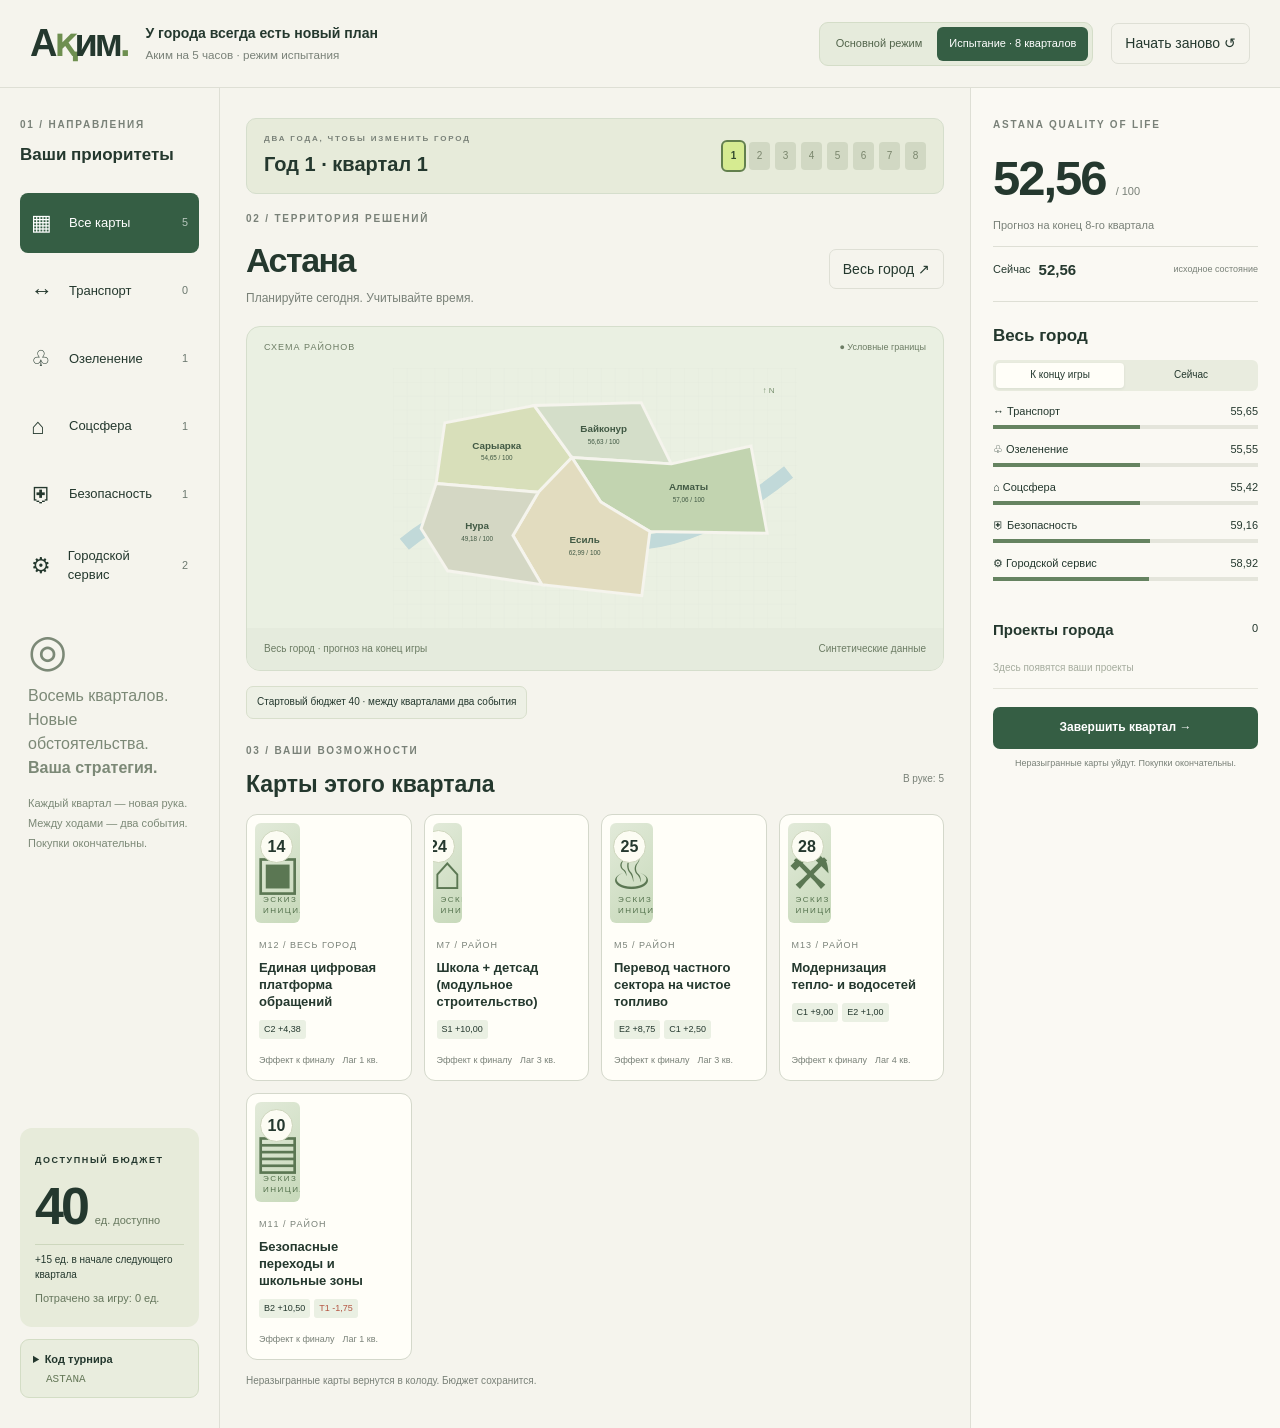
==== challenge-demo.html @ 1b6b16fb "Add eight-quarter challenge mode with events and tournament seeds" ====
<!doctype html>
<html lang="ru">
<head><meta charset="utf-8"><meta name="viewport" content="width=device-width,initial-scale=1"><title>Восемь кварталов — Аким на 5 часов</title><link rel="stylesheet" href="assets/game.css"><link rel="stylesheet" href="assets/challenge.css"><link rel="stylesheet" href="assets/modes.css"></head>
<body class="challenge-mode">
<header><a class="brand" href="./">А<span>қ</span>им<span class="brand-dot">.</span></a><div class="heading"><strong>У города всегда есть новый план</strong><small>Аким на 5 часов · режим испытания</small></div><div class="session"><span class="live"></span> ИСПЫТАНИЕ <b id="quarter-header">КВАРТАЛ 1 / 8</b></div><nav class="mode-tabs" aria-label="Режим игры"><a href="./">Основной режим</a><a href="challenge-demo.html" aria-current="page">Испытание · 8 кварталов</a></nav><button id="reset" class="quiet">Начать заново ↺</button></header>
<main class="layout">
<aside class="sidebar"><p class="eyebrow">01 / НАПРАВЛЕНИЯ</p><h2>Ваши приоритеты</h2><nav id="categories" aria-label="Направления"></nav><div class="rule"><span>◎</span><p>Восемь кварталов.<br>Новые обстоятельства.<br><strong>Ваша стратегия.</strong></p><small>Каждый квартал — новая рука. Между ходами — два события. Покупки окончательны.</small></div><div class="budget"><span>ДОСТУПНЫЙ БЮДЖЕТ</span><div><strong id="budget">40</strong><small>ед. доступно</small></div><div class="income-note">+15 ед. в начале следующего квартала</div><small id="budget-note">Распределите ресурсы города</small></div><details id="tournament-settings" class="tournament-bar"><summary>Код турнира <strong id="seed-label">ASTANA</strong></summary><div><label for="seed">КОД ТУРНИРА / SEED</label></div><div class="seed-controls"><input id="seed" value="ASTANA" maxlength="80" autocomplete="off" spellcheck="false" aria-describedby="seed-help"><button id="copy-seed" class="quiet">Скопировать код</button><button id="generate-seed" class="quiet">Новый код</button><button id="new-seed" class="primary">Начать турнир →</button></div><p id="seed-help">Капитан создаёт код и делится им. Все команды вставляют его сюда и нажимают «Начать турнир».</p><p id="seed-error" role="status" aria-live="polite"></p></details></aside>
<section class="board"><div class="quarter-strip"><div><p class="eyebrow">ДВА ГОДА, ЧТОБЫ ИЗМЕНИТЬ ГОРОД</p><strong id="quarter-title">Квартал 1 / 8</strong></div><div id="quarter-dots" aria-label="Ход игры"></div></div><div class="board-top"><div><p class="eyebrow">02 / ТЕРРИТОРИЯ РЕШЕНИЙ</p><h1>Астана<span>Планируйте сегодня. Учитывайте время.</span></h1></div><button id="city" class="pill">Весь город ↗</button></div><div class="map-wrap"><div class="map-label">СХЕМА РАЙОНОВ <span>● Условные границы</span></div><svg id="map" viewBox="0 0 700 450" role="group" aria-label="Выбор района Астаны"><defs><pattern id="grid" width="24" height="24" patternUnits="userSpaceOnUse"><path d="M24 0H0V24" fill="none" stroke="#dce3d5" stroke-width=".6"/></pattern></defs><rect width="700" height="450" fill="url(#grid)"/><path d="M20 305Q160 190 310 275T685 180" stroke="#c1d9d9" stroke-width="25" fill="none"/><g id="district-shapes"></g><g id="map-markers" pointer-events="none"></g><text x="640" y="43" class="compass">↑ N</text></svg><div class="map-footer"><span id="map-help">Нажмите на район, чтобы изучить показатели</span><span>Синтетические данные</span></div></div><section id="active-events" class="active-events" aria-label="Условия квартала"></section><div class="hand-heading"><div><p class="eyebrow">03 / ВАШИ ВОЗМОЖНОСТИ</p><h2 id="category-title">Карты этого квартала</h2></div><span id="hand-count">5 карт в руке</span></div><div id="cards" class="cards"></div><p class="hand-note">Неразыгранные карты вернутся в колоду. Бюджет сохранится.</p></section>
<aside class="inspector"><div class="score-head"><p class="eyebrow">ASTANA QUALITY OF LIFE</p><div class="score-number"><strong id="score">52,56</strong><span>/ 100</span><b id="score-delta"></b></div><small id="score-caption">Прогноз на конец 8-го квартала</small><div class="current-score">Сейчас <strong id="current-score">52,56</strong><span id="current-caption">до начала квартала</span></div></div><div class="stats-heading"><h2 id="stats-title">Весь город</h2><span id="preview-badge" hidden>ПРОГНОЗ</span></div><div class="stats-switch" role="group" aria-label="Период показателей"><button data-view="forecast" aria-pressed="true">К концу игры</button><button data-view="current" aria-pressed="false">Сейчас</button></div><div id="stats"></div><section id="candidate" class="candidate" hidden></section><p id="notice" class="notice" role="status" aria-live="polite"></p><div class="selected-heading"><h2>Проекты города</h2><span id="count">0</span></div><div id="selected"></div><button id="end" class="primary">Завершить квартал →</button><small id="end-note" class="finish-note">Можно завершить ход без покупок</small></aside>
</main>
<dialog id="results"><button id="close-results" class="close" aria-label="Закрыть">×</button><p class="eyebrow">АСТАНА / ИТОГИ ВАШЕГО СЦЕНАРИЯ</p><h2>Два года ваших решений.</h2><div id="result-content"></div><p class="ai-placeholder">AI-анализ ещё не подключён. Ниже показаны проверяемые результаты математической модели.</p><button id="continue" class="primary">Вернуться к решениям</button></dialog>
<dialog id="event-dialog" aria-labelledby="event-title"><p class="eyebrow">ГОРОД МЕНЯЕТ ПЛАНЫ</p><h2 id="event-title">Новый квартал</h2><p class="event-intro">Два события изменили условия. Скорректируйте свой план.</p><div id="event-cards"></div><div id="transition-summary"></div><button id="ack-events" class="primary">Принять условия и продолжить →</button></dialog><script type="module" src="assets/challenge-ui.js"></script>
</body></html>
---- assets/game.css ----
:root{--ink:#24382e;--muted:#798178;--paper:#f5f4ed;--line:#dedfd5;--green:#355e44;--lime:#d8ec91;--red:#b45542}*{box-sizing:border-box}body{margin:0;background:var(--paper);color:var(--ink);font:14px/1.45 'Segoe UI',Arial,sans-serif}button{font:inherit;cursor:pointer;color:inherit}button:disabled{cursor:not-allowed;opacity:.48}button:focus-visible,[role=button]:focus-visible{outline:3px solid #e8a14f;outline-offset:3px}header{min-height:88px;border-bottom:1px solid var(--line);display:flex;align-items:center;padding:16px 30px;gap:25px}.brand{text-decoration:none;font-size:38px;font-weight:900;letter-spacing:-3px;color:var(--ink)}.brand span{color:#6e8f50}.heading{display:grid;gap:4px}.heading small{color:var(--muted)}.session{margin-left:auto;font-size:10px;letter-spacing:1.4px;display:flex;gap:12px;align-items:center}.session b{border-left:1px solid var(--line);padding-left:12px}.live{width:7px;height:7px;background:#789955;border-radius:50%}.quiet,.pill{border:1px solid var(--line);background:transparent;border-radius:7px;padding:9px 13px}.layout{display:grid;grid-template-columns:220px minmax(460px,1fr) 310px;max-width:1800px;margin:auto}.sidebar{padding:30px 20px;border-right:1px solid var(--line);display:flex;flex-direction:column}.eyebrow{font-size:10px;letter-spacing:1.8px;font-weight:700;color:var(--muted);margin:0 0 10px}h1,h2,p{margin-top:0}h2{font-size:17px;margin-bottom:18px}nav{display:grid;gap:8px;margin-top:8px}.category{display:flex;text-align:left;align-items:center;gap:12px;border:1px solid transparent;background:transparent;padding:13px 10px;border-radius:8px;font-size:13px}.category.active{background:var(--green);color:#fff}.category .symbol{font-size:22px;width:26px}.category small{margin-left:auto;opacity:.65}.rule{margin:32px 8px;color:#7c8977}.rule>span{font-size:45px}.rule p{font-size:18px;line-height:1.5;margin-bottom:12px}.rule small{font-size:11px}.budget{margin-top:auto;padding:20px 15px;background:#e7ebda;border-radius:12px}.budget>span{font-size:9px;letter-spacing:1.6px;font-weight:700}.budget strong{font-size:52px;letter-spacing:-3px}.budget small{font-size:11px;color:#66775d}.budget div small{margin-left:8px}.track{height:4px;background:#cad2bd;border-radius:3px;margin:9px 0}.track i{display:block;height:100%;background:#56723c;transition:width .25s}.board{padding:30px 26px}.board-top{display:flex;justify-content:space-between;align-items:center}h1{font-size:40px;letter-spacing:-1.5px;margin:0 0 18px}h1 span{display:block;font-size:12px;letter-spacing:0;font-weight:400;color:var(--muted);margin-top:5px}.map-wrap{background:#eaf0e2;border:1px solid #d5decc;border-radius:14px;overflow:hidden}.map-label,.map-footer{display:flex;justify-content:space-between;padding:14px 17px;font-size:9px;letter-spacing:1px;color:#6c7c64}.map-label span{letter-spacing:0}.map-footer{font-size:10px;letter-spacing:0;background:#e5ebdd}svg{width:100%;display:block;max-height:390px}.district path{stroke:var(--paper);stroke-width:5;transition:fill .2s,stroke .2s}.district:hover path{filter:brightness(.94)}.district.active path{stroke:#345b43;stroke-width:4}.district text{font-size:17px;font-weight:700;fill:#415944;pointer-events:none}.district .map-score{font-size:11px;font-weight:400}.district{cursor:pointer}.compass{font-size:14px;fill:#78906f}.map-marker{font-size:22px;paint-order:stroke;stroke:white;stroke-width:3px}.hand-heading{display:flex;align-items:center;justify-content:space-between;margin-top:25px}.hand-heading h2{font-size:23px;margin-bottom:12px}.hand-heading>span{font-size:10px;color:var(--muted)}.cards{display:grid;grid-template-columns:repeat(3,minmax(0,1fr));gap:12px}.card{position:relative;border:1px solid #d4d8cb;background:#fffef8;border-radius:11px;padding:8px;text-align:left;display:flex;flex-direction:column;min-height:247px;transition:transform .15s,box-shadow .15s}.card:hover{transform:translateY(-4px);box-shadow:0 9px 20px #334f3414}.card.chosen{outline:2px solid var(--green)}.card.played{opacity:.55}.art{height:100px;display:flex;align-items:center;justify-content:center;position:relative;background:linear-gradient(135deg,#e2ead9,#c7d9ba);border-radius:6px;overflow:hidden}.art .art-icon{font-size:48px;color:#5b7753}.art img{width:100%;height:100%;object-fit:cover;position:absolute;inset:0}.art small{position:absolute;bottom:6px;left:8px;font-size:8px;letter-spacing:1.5px;color:#53714c}.cost{position:absolute;right:7px;top:7px;border-radius:50%;height:33px;width:33px;background:#fcfcf3;border:1px solid #cdd5bc;display:grid;place-items:center;font-size:16px;font-weight:800}.card-body{padding:10px 4px}.card-id{font-size:9px;color:var(--muted);letter-spacing:1px}.card h3{font-size:13px;line-height:1.3;margin:7px 0 9px}.effects{display:flex;flex-wrap:wrap;gap:4px}.effect{font-size:9px;background:#eaf0e3;padding:3px 5px;border-radius:3px}.negative{color:var(--red)}.card-foot{margin-top:auto;font-size:9px;padding:5px 4px;color:var(--muted);display:flex;justify-content:space-between}.inspector{padding:30px 22px;border-left:1px solid var(--line);background:#faf9f3}.score-head{padding-bottom:20px;border-bottom:1px solid var(--line)}.score-number{display:flex;gap:10px;align-items:baseline}.score-number strong{font-size:49px;letter-spacing:-2px}.score-number span,.score-head small{color:var(--muted);font-size:11px}.score-number b{font-size:12px;color:#588144}.stats-heading{display:flex;justify-content:space-between;align-items:center;margin-top:22px}.stats-heading h2{margin:0}.stats-heading span{font-size:8px;padding:4px 6px;background:var(--lime);border-radius:4px}.stat{margin:13px 0}.stat-label{display:flex;justify-content:space-between;font-size:11px;margin-bottom:5px}.stat-label b{font-weight:500}.stat-label em{font-style:normal;color:#517e44;font-size:10px;margin-left:5px}.stat-track{height:4px;background:#e4e5db;position:relative}.stat-track i{height:4px;position:absolute;background:#aec598;transition:width .2s}.stat-track i.current{background:#658360}.candidate{padding:14px;background:#eaf0df;border:1px solid #d5dfc7;border-radius:8px;margin-top:18px}.candidate h3{font-size:13px;margin:0 0 10px}.candidate label{display:block;font-size:10px;margin-bottom:5px}select{width:100%;padding:8px;border:1px solid #becbad;background:#fffef8;border-radius:5px;color:var(--ink);margin-bottom:10px}.candidate p{font-size:11px;margin:8px 0}.candidate .hint{color:#637659;font-size:10px}.primary{width:100%;border:0;border-radius:7px;background:var(--green);color:#fff;padding:12px;font-weight:600;font-size:12px}.notice{font-size:11px;color:var(--red);margin:12px 0;min-height:1px}.selected-heading{display:flex;justify-content:space-between;align-items:center;margin-top:24px}.selected-heading h2{font-size:15px;margin:0}.selected-heading span{font-size:11px}.slot{display:flex;gap:9px;align-items:center;min-height:42px;border-bottom:1px solid #e5e5db;padding:8px 0;font-size:10px}.slot .number{font-size:10px;color:#8c9783;width:16px}.slot strong{display:block;font-size:10px}.slot small{color:var(--muted)}.slot button{margin-left:auto;border:0;background:transparent;font-size:18px}.slot.empty{color:#a5ac9e}.inspector>#finish{margin-top:18px}.finish-note{display:block;text-align:center;font-size:9px;color:var(--muted);margin-top:8px}dialog{border:1px solid var(--line);border-radius:18px;padding:35px;width:min(580px,92vw);color:var(--ink);background:var(--paper)}dialog::backdrop{background:#16291eb3;backdrop-filter:blur(4px)}dialog h2{font-size:29px}.close{position:absolute;top:12px;right:16px;font-size:25px;background:none;border:0}.final-score{font-size:65px;font-weight:800;letter-spacing:-3px}.result-row{display:flex;justify-content:space-between;padding:10px 0;border-bottom:1px solid var(--line)}.ai-placeholder{font-size:12px;color:var(--muted);padding:15px 0}.summary-badges{display:flex;gap:12px;font-size:12px;margin-bottom:15px}@media(min-width:1500px){.layout{grid-template-columns:245px minmax(460px,1fr) 345px}.cards{gap:18px}.art{height:130px}}@media(max-width:1150px){.layout{grid-template-columns:175px minmax(380px,1fr) 275px}.board{padding:25px 15px}.sidebar,.inspector{padding:25px 14px}.session{display:none}.quiet{margin-left:auto}.hand-heading>span{display:none}.category{padding:10px 5px;gap:6px}}@media(max-width:900px){.layout{grid-template-columns:160px 1fr}.inspector{grid-column:1/-1;display:block;border-top:1px solid var(--line)}.rule{display:none}.budget{margin-top:25px}.score-head{max-width:350px}#stats{display:grid;grid-template-columns:1fr 1fr;gap:0 25px}.candidate{max-width:500px}.inspector>#finish{max-width:350px}.finish-note{text-align:left}.heading strong{font-size:12px}}@media(max-width:580px){header{padding:12px 16px;gap:15px}.heading{display:none}.layout{display:block}.sidebar{padding:16px;border-right:0}.sidebar>.eyebrow,.sidebar>h2{display:none}nav{display:flex;overflow:auto}.category{flex-shrink:0;font-size:11px}.category small{display:none}.budget{margin-top:14px;padding:10px 15px;display:flex;gap:15px;align-items:center}.budget strong{font-size:30px}.budget .track,.budget>small{display:none}.board{padding:18px 14px}.cards{gap:7px}.card{min-height:230px;padding:5px}.card h3{font-size:11px}.art{height:75px}.art .art-icon{font-size:35px}.card-foot{display:block}.cost{width:27px;height:27px;font-size:13px}h1{font-size:32px}.map-footer span:last-child{display:none}.inspector{padding:20px}.card-id{font-size:8px}}
---- assets/challenge.css ----
.mode-link{text-decoration:none;white-space:nowrap;font-size:11px}.challenge-mode .quarter-strip{display:flex;justify-content:space-between;align-items:center;padding:14px 17px;margin-bottom:25px;background:#e7ebda;border:1px solid #d5decc;border-radius:10px}.quarter-strip .eyebrow{font-size:8px;margin-bottom:5px}.quarter-strip strong{font-size:20px}.quarter-strip #quarter-dots{display:flex;gap:5px}.quarter-dot{width:21px;height:28px;border-radius:4px;background:#d1d8c3;color:#7a866d;display:grid;place-items:center;font-size:10px}.quarter-dot.done{background:#567747;color:#fff}.quarter-dot.now{background:#d6eb91;outline:2px solid #63804d;color:#32492e;font-weight:800}.challenge-mode .rule{margin-top:20px}.income-note{font-size:10px;border-top:1px solid #cdd7bd;padding-top:8px;margin-bottom:5px}.challenge-mode .cards{grid-template-columns:repeat(auto-fit,minmax(145px,1fr))}.challenge-mode .card{min-height:255px}.challenge-mode .card.unaffordable .cost{color:#b45542;background:#f9e7de}.challenge-mode .card.unaffordable{border-color:#dfbca8}.challenge-mode .card small.old-price{position:static;text-decoration:line-through;color:#856850;font-size:10px;letter-spacing:0}.challenge-mode .card-foot{gap:8px}.hand-note{font-size:10px;color:#798178;margin-top:14px}.active-events{display:flex;flex-wrap:wrap;gap:8px;margin-top:15px}.event-chip{border:1px solid #d8dfcc;border-radius:7px;padding:8px 10px;background:#edf0e5;font-size:10px;display:flex;gap:7px;align-items:center}.event-chip.bad{background:#f3e8de;border-color:#e6d6c8}.event-chip span{font-weight:600}.event-chip small{color:#727b69;font-size:9px}.current-score{display:flex;align-items:center;gap:8px;margin-top:12px;padding-top:12px;border-top:1px solid #dedfd5;font-size:11px}.current-score strong{font-size:15px}.current-score>span{font-size:9px;margin-left:auto;color:#798178}.stats-switch{display:flex;padding:3px;background:#e9ecdf;border-radius:6px;gap:3px;margin-top:12px}.stats-switch button{flex:1;border:0;background:transparent;padding:5px 8px;border-radius:4px;font-size:10px}.stats-switch button[aria-pressed=true]{background:#fffef8;box-shadow:0 1px 3px #24382e15}.challenge-mode #selected{max-height:260px;overflow:auto;margin-top:7px}.challenge-mode .slot .number{width:23px;flex-shrink:0}.project-stage{margin-left:auto;color:#6c7d5e;font-size:8px;max-width:60px;text-align:right}.challenge-mode .inspector>#end{margin-top:18px}.late-warning{border-left:3px solid #bb8b42;padding-left:8px;color:#8a6328}.empty-hand{grid-column:1/-1;padding:25px;border:1px dashed #ccd3be;border-radius:10px;color:#798178;font-size:13px}.seed-settings{font-size:11px;color:#6b795f;margin-top:20px;padding-top:15px;border-top:1px solid #d8dece}.seed-settings summary{cursor:pointer}.seed-settings b{margin-left:8px}.seed-settings label{display:block;margin-top:12px}.seed-settings>div{display:flex;gap:8px;margin-top:8px}.seed-settings input{min-width:0;flex:1;padding:8px 10px;border:1px solid #ccd3be;border-radius:6px;background:#fffef8;color:#24382e;font:inherit}.seed-settings button{font-size:10px}.seed-settings #seed-error{color:#b45542;margin-top:8px}.challenge-mode #event-dialog{width:min(710px,94vw)}#event-dialog h2{margin-bottom:8px}.event-intro{font-size:13px;color:#798178}#event-cards{display:grid;grid-template-columns:1fr 1fr;gap:15px;margin:22px 0}.event-card{background:#eaf0df;border:1px solid #d4dfc5;border-radius:12px;padding:20px}.event-card.bad{background:#f1e6dc;border-color:#e2cbb9}.event-card .event-symbol{font-size:32px;display:block;margin-bottom:15px}.event-card h3{font-size:17px;line-height:1.3;margin:0 0 10px}.event-card p{font-size:12px;color:#6c7564;min-height:48px}.event-card .event-effect{display:block;font-size:16px;font-weight:700}.event-card small{font-size:10px;color:#7d8475}#transition-summary{background:#ebece2;padding:15px;border-radius:8px;margin-bottom:20px;font-size:12px}#transition-summary .budget-equation{font-size:19px;font-weight:700;margin:7px 0}.result-context{font-size:12px;color:#75806b}.challenge-mode .map-marker.building{opacity:.55}.challenge-mode .card.late .card-foot{color:#a37136}.challenge-mode #notice{line-height:1.5}.challenge-mode .candidate .effect-line{font-size:10px;margin:4px 0}.challenge-mode .candidate .effect-line strong{float:right}.challenge-mode .session{letter-spacing:1px;font-size:9px}.challenge-mode header{gap:18px}@media(max-width:1250px){.challenge-mode .session{display:none}.challenge-mode .mode-link{margin-left:auto}.challenge-mode header>.quiet{margin-left:0}.challenge-mode .cards{grid-template-columns:repeat(3,minmax(0,1fr))}}@media(max-width:900px){.challenge-mode .quarter-strip{margin-bottom:20px}.challenge-mode #selected{max-height:220px}.challenge-mode #end{max-width:400px}.challenge-mode .inspector>#end{display:block}}@media(max-width:580px){.challenge-mode .cards{grid-template-columns:repeat(2,minmax(0,1fr))}.challenge-mode .card{min-height:240px}.challenge-mode .art{height:100px}.challenge-mode .card h3{font-size:13px}.challenge-mode .sidebar .budget{flex-wrap:wrap;gap:5px 15px}.challenge-mode .income-note{border:0;padding:0;font-size:9px}.challenge-mode .quarter-dot{width:17px;height:25px}.challenge-mode .quarter-strip{padding:12px}.challenge-mode .quarter-strip strong{font-size:17px}.quarter-strip .eyebrow{max-width:135px}.challenge-mode .quarter-strip #quarter-dots{gap:3px}.challenge-mode header{flex-wrap:wrap;gap:10px}.challenge-mode .mode-link{font-size:9px}.challenge-mode header #reset{font-size:9px}.challenge-mode .card-foot{display:flex}.seed-settings>div{flex-wrap:wrap}#event-cards{gap:8px}.event-card{padding:12px}.event-card h3{font-size:14px}.event-card p{font-size:11px}.event-card .event-effect{font-size:13px}.challenge-mode #event-dialog{padding:20px}.challenge-mode #event-dialog h2{font-size:24px}}
.challenge-mode .mode-link{color:var(--ink)} @media(min-width:901px){.challenge-mode #map{max-height:260px}.challenge-mode .board-top h1{font-size:34px}.challenge-mode .quarter-strip{margin-bottom:18px}.challenge-mode .rule p{font-size:16px}}
---- assets/modes.css ----
header .mode-tabs{display:flex;gap:3px;margin:0 0 0 auto;padding:4px;background:#e6ebdc;border:1px solid #d4ddc8;border-radius:9px;flex-shrink:0}header .mode-tabs a{text-decoration:none;color:#52644b;font-size:11px;padding:9px 12px;border-radius:6px;white-space:nowrap}header .mode-tabs a[aria-current=page]{background:#355e44;color:white}header .session{display:none}header>#reset{margin-left:0}.tournament-bar{padding:18px 30px;background:#ebefdf;border-bottom:1px solid #d3ddc5;display:flex;align-items:center;gap:12px 25px;flex-wrap:wrap}.tournament-bar label{display:block;font-size:10px;letter-spacing:1.5px;font-weight:700}.tournament-bar small{display:block;font-size:11px;color:#6a785e;margin-top:4px}.seed-controls{display:flex;gap:8px;flex:1;align-items:center}.seed-controls input{min-width:120px;max-width:300px;flex:1;padding:11px 12px;border:1px solid #bccbab;background:#fffef8;border-radius:6px;font:600 15px monospace;color:#24382e}.seed-controls button{font-size:11px;white-space:nowrap}.seed-controls .primary{width:auto}.tournament-bar #seed-help{width:100%;font-size:11px;color:#6a785e;margin:0}.tournament-bar #seed-error{font-size:11px;margin:0;color:#786031;min-height:0}.tournament-bar #seed-error:empty{display:none}@media(max-width:1050px){header{flex-wrap:wrap}header .heading{display:none}}@media(max-width:650px){header .mode-tabs{order:3;width:100%;margin:0}header .mode-tabs a{flex:1;text-align:center;font-size:10px}header>#reset{margin-left:auto}.tournament-bar{padding:14px 16px;gap:10px}.seed-controls{flex-wrap:wrap;flex-basis:100%}.seed-controls input{max-width:none;flex-basis:100%;width:100%}.seed-controls button{flex:1;padding:10px 6px;font-size:10px}.tournament-bar #seed-help{font-size:10px}}
.sidebar .tournament-bar{display:block;margin-top:12px;padding:12px;background:#e9edde;border:1px solid #d3ddc5;border-radius:9px;min-width:0}.tournament-bar summary{cursor:pointer;font-size:11px;font-weight:600;overflow-wrap:anywhere}.tournament-bar summary strong{display:block;font:11px monospace;margin:5px 0 0 13px;color:#657858;overflow-wrap:anywhere}.tournament-bar[open] summary{margin-bottom:14px}.sidebar .tournament-bar label{font-size:9px;letter-spacing:.7px}.sidebar .seed-controls{display:flex;flex-direction:column;gap:7px;margin:8px 0 12px;align-items:stretch}.sidebar .seed-controls input{width:100%;min-width:0;max-width:none;flex:auto;font-size:13px}.sidebar .seed-controls button{width:100%;flex:auto;white-space:normal;padding:8px 5px;font-size:10px}.sidebar .tournament-bar #seed-help{font-size:10px}.sidebar .tournament-bar #seed-error{margin-top:8px}.tournament-bar summary:focus-visible{outline:2px solid #355e44;outline-offset:4px}
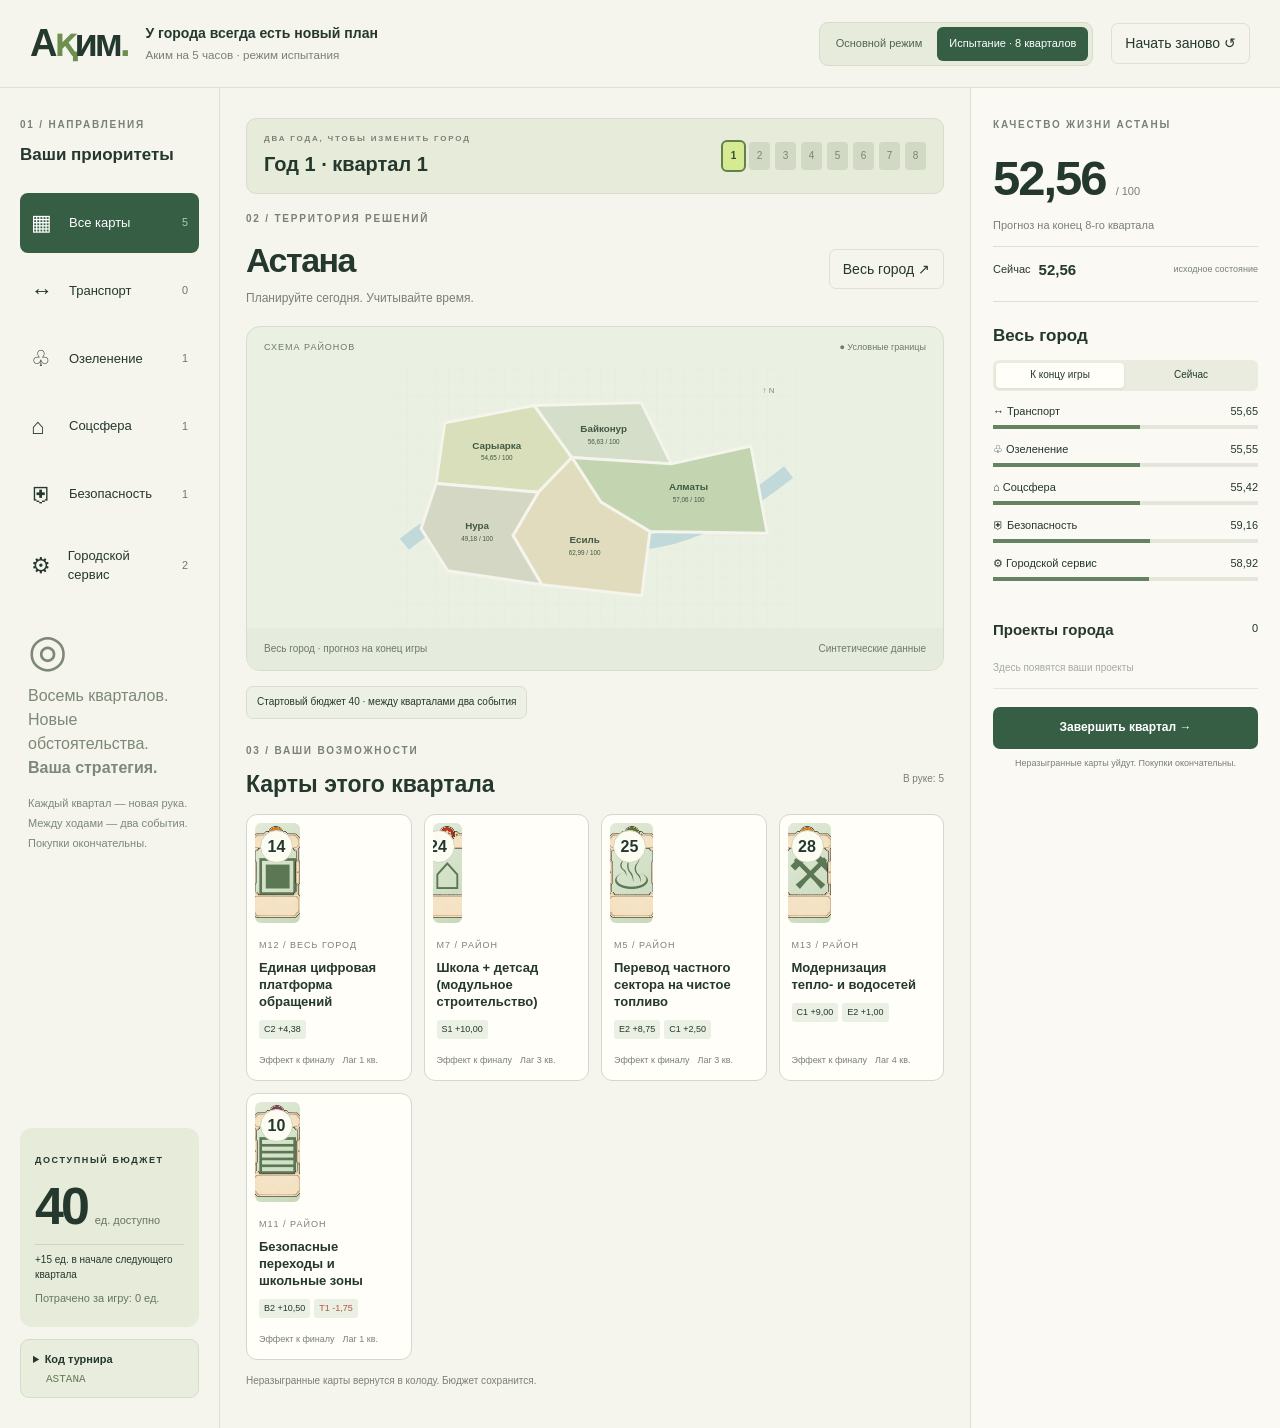
==== commit 94c33d06: "Интегрировать результаты, сравнение и API с режимом испытания" ====
--- a/challenge-demo.html
+++ b/challenge-demo.html
@@ -6,8 +6,8 @@
 <main class="layout">
 <aside class="sidebar"><p class="eyebrow">01 / НАПРАВЛЕНИЯ</p><h2>Ваши приоритеты</h2><nav id="categories" aria-label="Направления"></nav><div class="rule"><span>◎</span><p>Восемь кварталов.<br>Новые обстоятельства.<br><strong>Ваша стратегия.</strong></p><small>Каждый квартал — новая рука. Между ходами — два события. Покупки окончательны.</small></div><div class="budget"><span>ДОСТУПНЫЙ БЮДЖЕТ</span><div><strong id="budget">40</strong><small>ед. доступно</small></div><div class="income-note">+15 ед. в начале следующего квартала</div><small id="budget-note">Распределите ресурсы города</small></div><details id="tournament-settings" class="tournament-bar"><summary>Код турнира <strong id="seed-label">ASTANA</strong></summary><div><label for="seed">КОД ТУРНИРА / SEED</label></div><div class="seed-controls"><input id="seed" value="ASTANA" maxlength="80" autocomplete="off" spellcheck="false" aria-describedby="seed-help"><button id="copy-seed" class="quiet">Скопировать код</button><button id="generate-seed" class="quiet">Новый код</button><button id="new-seed" class="primary">Начать турнир →</button></div><p id="seed-help">Капитан создаёт код и делится им. Все команды вставляют его сюда и нажимают «Начать турнир».</p><p id="seed-error" role="status" aria-live="polite"></p></details></aside>
 <section class="board"><div class="quarter-strip"><div><p class="eyebrow">ДВА ГОДА, ЧТОБЫ ИЗМЕНИТЬ ГОРОД</p><strong id="quarter-title">Квартал 1 / 8</strong></div><div id="quarter-dots" aria-label="Ход игры"></div></div><div class="board-top"><div><p class="eyebrow">02 / ТЕРРИТОРИЯ РЕШЕНИЙ</p><h1>Астана<span>Планируйте сегодня. Учитывайте время.</span></h1></div><button id="city" class="pill">Весь город ↗</button></div><div class="map-wrap"><div class="map-label">СХЕМА РАЙОНОВ <span>● Условные границы</span></div><svg id="map" viewBox="0 0 700 450" role="group" aria-label="Выбор района Астаны"><defs><pattern id="grid" width="24" height="24" patternUnits="userSpaceOnUse"><path d="M24 0H0V24" fill="none" stroke="#dce3d5" stroke-width=".6"/></pattern></defs><rect width="700" height="450" fill="url(#grid)"/><path d="M20 305Q160 190 310 275T685 180" stroke="#c1d9d9" stroke-width="25" fill="none"/><g id="district-shapes"></g><g id="map-markers" pointer-events="none"></g><text x="640" y="43" class="compass">↑ N</text></svg><div class="map-footer"><span id="map-help">Нажмите на район, чтобы изучить показатели</span><span>Синтетические данные</span></div></div><section id="active-events" class="active-events" aria-label="Условия квартала"></section><div class="hand-heading"><div><p class="eyebrow">03 / ВАШИ ВОЗМОЖНОСТИ</p><h2 id="category-title">Карты этого квартала</h2></div><span id="hand-count">5 карт в руке</span></div><div id="cards" class="cards"></div><p class="hand-note">Неразыгранные карты вернутся в колоду. Бюджет сохранится.</p></section>
-<aside class="inspector"><div class="score-head"><p class="eyebrow">ASTANA QUALITY OF LIFE</p><div class="score-number"><strong id="score">52,56</strong><span>/ 100</span><b id="score-delta"></b></div><small id="score-caption">Прогноз на конец 8-го квартала</small><div class="current-score">Сейчас <strong id="current-score">52,56</strong><span id="current-caption">до начала квартала</span></div></div><div class="stats-heading"><h2 id="stats-title">Весь город</h2><span id="preview-badge" hidden>ПРОГНОЗ</span></div><div class="stats-switch" role="group" aria-label="Период показателей"><button data-view="forecast" aria-pressed="true">К концу игры</button><button data-view="current" aria-pressed="false">Сейчас</button></div><div id="stats"></div><section id="candidate" class="candidate" hidden></section><p id="notice" class="notice" role="status" aria-live="polite"></p><div class="selected-heading"><h2>Проекты города</h2><span id="count">0</span></div><div id="selected"></div><button id="end" class="primary">Завершить квартал →</button><small id="end-note" class="finish-note">Можно завершить ход без покупок</small></aside>
+<aside class="inspector"><div class="score-head"><p class="eyebrow">КАЧЕСТВО ЖИЗНИ АСТАНЫ</p><div class="score-number"><strong id="score">52,56</strong><span>/ 100</span><b id="score-delta"></b></div><small id="score-caption">Прогноз на конец 8-го квартала</small><div class="current-score">Сейчас <strong id="current-score">52,56</strong><span id="current-caption">до начала квартала</span></div></div><div class="stats-heading"><h2 id="stats-title">Весь город</h2><span id="preview-badge" hidden>ПРОГНОЗ</span></div><div class="stats-switch" role="group" aria-label="Период показателей"><button data-view="forecast" aria-pressed="true">К концу игры</button><button data-view="current" aria-pressed="false">Сейчас</button></div><div id="stats"></div><section id="candidate" class="candidate" hidden></section><p id="notice" class="notice" role="status" aria-live="polite"></p><div class="selected-heading"><h2>Проекты города</h2><span id="count">0</span></div><div id="selected"></div><button id="end" class="primary">Завершить квартал →</button><small id="end-note" class="finish-note">Можно завершить ход без покупок</small></aside>
 </main>
-<dialog id="results"><button id="close-results" class="close" aria-label="Закрыть">×</button><p class="eyebrow">АСТАНА / ИТОГИ ВАШЕГО СЦЕНАРИЯ</p><h2>Два года ваших решений.</h2><div id="result-content"></div><p class="ai-placeholder">AI-анализ ещё не подключён. Ниже показаны проверяемые результаты математической модели.</p><button id="continue" class="primary">Вернуться к решениям</button></dialog>
+<dialog id="results"><button id="close-results" class="close" aria-label="Закрыть">×</button><p class="eyebrow">АСТАНА / ИТОГИ ВАШЕГО СЦЕНАРИЯ</p><h2>Два года ваших решений.</h2><div id="result-content"></div><p class="ai-placeholder">ИИ-анализ ещё не подключён. Ниже показаны проверяемые результаты математической модели.</p><button id="continue" class="primary">Вернуться к решениям</button></dialog>
 <dialog id="event-dialog" aria-labelledby="event-title"><p class="eyebrow">ГОРОД МЕНЯЕТ ПЛАНЫ</p><h2 id="event-title">Новый квартал</h2><p class="event-intro">Два события изменили условия. Скорректируйте свой план.</p><div id="event-cards"></div><div id="transition-summary"></div><button id="ack-events" class="primary">Принять условия и продолжить →</button></dialog><script type="module" src="assets/challenge-ui.js"></script>
 </body></html>
--- a/assets/game.css
+++ b/assets/game.css
@@ -1 +1,5 @@
 :root{--ink:#24382e;--muted:#798178;--paper:#f5f4ed;--line:#dedfd5;--green:#355e44;--lime:#d8ec91;--red:#b45542}*{box-sizing:border-box}body{margin:0;background:var(--paper);color:var(--ink);font:14px/1.45 'Segoe UI',Arial,sans-serif}button{font:inherit;cursor:pointer;color:inherit}button:disabled{cursor:not-allowed;opacity:.48}button:focus-visible,[role=button]:focus-visible{outline:3px solid #e8a14f;outline-offset:3px}header{min-height:88px;border-bottom:1px solid var(--line);display:flex;align-items:center;padding:16px 30px;gap:25px}.brand{text-decoration:none;font-size:38px;font-weight:900;letter-spacing:-3px;color:var(--ink)}.brand span{color:#6e8f50}.heading{display:grid;gap:4px}.heading small{color:var(--muted)}.session{margin-left:auto;font-size:10px;letter-spacing:1.4px;display:flex;gap:12px;align-items:center}.session b{border-left:1px solid var(--line);padding-left:12px}.live{width:7px;height:7px;background:#789955;border-radius:50%}.quiet,.pill{border:1px solid var(--line);background:transparent;border-radius:7px;padding:9px 13px}.layout{display:grid;grid-template-columns:220px minmax(460px,1fr) 310px;max-width:1800px;margin:auto}.sidebar{padding:30px 20px;border-right:1px solid var(--line);display:flex;flex-direction:column}.eyebrow{font-size:10px;letter-spacing:1.8px;font-weight:700;color:var(--muted);margin:0 0 10px}h1,h2,p{margin-top:0}h2{font-size:17px;margin-bottom:18px}nav{display:grid;gap:8px;margin-top:8px}.category{display:flex;text-align:left;align-items:center;gap:12px;border:1px solid transparent;background:transparent;padding:13px 10px;border-radius:8px;font-size:13px}.category.active{background:var(--green);color:#fff}.category .symbol{font-size:22px;width:26px}.category small{margin-left:auto;opacity:.65}.rule{margin:32px 8px;color:#7c8977}.rule>span{font-size:45px}.rule p{font-size:18px;line-height:1.5;margin-bottom:12px}.rule small{font-size:11px}.budget{margin-top:auto;padding:20px 15px;background:#e7ebda;border-radius:12px}.budget>span{font-size:9px;letter-spacing:1.6px;font-weight:700}.budget strong{font-size:52px;letter-spacing:-3px}.budget small{font-size:11px;color:#66775d}.budget div small{margin-left:8px}.track{height:4px;background:#cad2bd;border-radius:3px;margin:9px 0}.track i{display:block;height:100%;background:#56723c;transition:width .25s}.board{padding:30px 26px}.board-top{display:flex;justify-content:space-between;align-items:center}h1{font-size:40px;letter-spacing:-1.5px;margin:0 0 18px}h1 span{display:block;font-size:12px;letter-spacing:0;font-weight:400;color:var(--muted);margin-top:5px}.map-wrap{background:#eaf0e2;border:1px solid #d5decc;border-radius:14px;overflow:hidden}.map-label,.map-footer{display:flex;justify-content:space-between;padding:14px 17px;font-size:9px;letter-spacing:1px;color:#6c7c64}.map-label span{letter-spacing:0}.map-footer{font-size:10px;letter-spacing:0;background:#e5ebdd}svg{width:100%;display:block;max-height:390px}.district path{stroke:var(--paper);stroke-width:5;transition:fill .2s,stroke .2s}.district:hover path{filter:brightness(.94)}.district.active path{stroke:#345b43;stroke-width:4}.district text{font-size:17px;font-weight:700;fill:#415944;pointer-events:none}.district .map-score{font-size:11px;font-weight:400}.district{cursor:pointer}.compass{font-size:14px;fill:#78906f}.map-marker{font-size:22px;paint-order:stroke;stroke:white;stroke-width:3px}.hand-heading{display:flex;align-items:center;justify-content:space-between;margin-top:25px}.hand-heading h2{font-size:23px;margin-bottom:12px}.hand-heading>span{font-size:10px;color:var(--muted)}.cards{display:grid;grid-template-columns:repeat(3,minmax(0,1fr));gap:12px}.card{position:relative;border:1px solid #d4d8cb;background:#fffef8;border-radius:11px;padding:8px;text-align:left;display:flex;flex-direction:column;min-height:247px;transition:transform .15s,box-shadow .15s}.card:hover{transform:translateY(-4px);box-shadow:0 9px 20px #334f3414}.card.chosen{outline:2px solid var(--green)}.card.played{opacity:.55}.art{height:100px;display:flex;align-items:center;justify-content:center;position:relative;background:linear-gradient(135deg,#e2ead9,#c7d9ba);border-radius:6px;overflow:hidden}.art .art-icon{font-size:48px;color:#5b7753}.art img{width:100%;height:100%;object-fit:cover;position:absolute;inset:0}.art small{position:absolute;bottom:6px;left:8px;font-size:8px;letter-spacing:1.5px;color:#53714c}.cost{position:absolute;right:7px;top:7px;border-radius:50%;height:33px;width:33px;background:#fcfcf3;border:1px solid #cdd5bc;display:grid;place-items:center;font-size:16px;font-weight:800}.card-body{padding:10px 4px}.card-id{font-size:9px;color:var(--muted);letter-spacing:1px}.card h3{font-size:13px;line-height:1.3;margin:7px 0 9px}.effects{display:flex;flex-wrap:wrap;gap:4px}.effect{font-size:9px;background:#eaf0e3;padding:3px 5px;border-radius:3px}.negative{color:var(--red)}.card-foot{margin-top:auto;font-size:9px;padding:5px 4px;color:var(--muted);display:flex;justify-content:space-between}.inspector{padding:30px 22px;border-left:1px solid var(--line);background:#faf9f3}.score-head{padding-bottom:20px;border-bottom:1px solid var(--line)}.score-number{display:flex;gap:10px;align-items:baseline}.score-number strong{font-size:49px;letter-spacing:-2px}.score-number span,.score-head small{color:var(--muted);font-size:11px}.score-number b{font-size:12px;color:#588144}.stats-heading{display:flex;justify-content:space-between;align-items:center;margin-top:22px}.stats-heading h2{margin:0}.stats-heading span{font-size:8px;padding:4px 6px;background:var(--lime);border-radius:4px}.stat{margin:13px 0}.stat-label{display:flex;justify-content:space-between;font-size:11px;margin-bottom:5px}.stat-label b{font-weight:500}.stat-label em{font-style:normal;color:#517e44;font-size:10px;margin-left:5px}.stat-track{height:4px;background:#e4e5db;position:relative}.stat-track i{height:4px;position:absolute;background:#aec598;transition:width .2s}.stat-track i.current{background:#658360}.candidate{padding:14px;background:#eaf0df;border:1px solid #d5dfc7;border-radius:8px;margin-top:18px}.candidate h3{font-size:13px;margin:0 0 10px}.candidate label{display:block;font-size:10px;margin-bottom:5px}select{width:100%;padding:8px;border:1px solid #becbad;background:#fffef8;border-radius:5px;color:var(--ink);margin-bottom:10px}.candidate p{font-size:11px;margin:8px 0}.candidate .hint{color:#637659;font-size:10px}.primary{width:100%;border:0;border-radius:7px;background:var(--green);color:#fff;padding:12px;font-weight:600;font-size:12px}.notice{font-size:11px;color:var(--red);margin:12px 0;min-height:1px}.selected-heading{display:flex;justify-content:space-between;align-items:center;margin-top:24px}.selected-heading h2{font-size:15px;margin:0}.selected-heading span{font-size:11px}.slot{display:flex;gap:9px;align-items:center;min-height:42px;border-bottom:1px solid #e5e5db;padding:8px 0;font-size:10px}.slot .number{font-size:10px;color:#8c9783;width:16px}.slot strong{display:block;font-size:10px}.slot small{color:var(--muted)}.slot button{margin-left:auto;border:0;background:transparent;font-size:18px}.slot.empty{color:#a5ac9e}.inspector>#finish{margin-top:18px}.finish-note{display:block;text-align:center;font-size:9px;color:var(--muted);margin-top:8px}dialog{border:1px solid var(--line);border-radius:18px;padding:35px;width:min(580px,92vw);color:var(--ink);background:var(--paper)}dialog::backdrop{background:#16291eb3;backdrop-filter:blur(4px)}dialog h2{font-size:29px}.close{position:absolute;top:12px;right:16px;font-size:25px;background:none;border:0}.final-score{font-size:65px;font-weight:800;letter-spacing:-3px}.result-row{display:flex;justify-content:space-between;padding:10px 0;border-bottom:1px solid var(--line)}.ai-placeholder{font-size:12px;color:var(--muted);padding:15px 0}.summary-badges{display:flex;gap:12px;font-size:12px;margin-bottom:15px}@media(min-width:1500px){.layout{grid-template-columns:245px minmax(460px,1fr) 345px}.cards{gap:18px}.art{height:130px}}@media(max-width:1150px){.layout{grid-template-columns:175px minmax(380px,1fr) 275px}.board{padding:25px 15px}.sidebar,.inspector{padding:25px 14px}.session{display:none}.quiet{margin-left:auto}.hand-heading>span{display:none}.category{padding:10px 5px;gap:6px}}@media(max-width:900px){.layout{grid-template-columns:160px 1fr}.inspector{grid-column:1/-1;display:block;border-top:1px solid var(--line)}.rule{display:none}.budget{margin-top:25px}.score-head{max-width:350px}#stats{display:grid;grid-template-columns:1fr 1fr;gap:0 25px}.candidate{max-width:500px}.inspector>#finish{max-width:350px}.finish-note{text-align:left}.heading strong{font-size:12px}}@media(max-width:580px){header{padding:12px 16px;gap:15px}.heading{display:none}.layout{display:block}.sidebar{padding:16px;border-right:0}.sidebar>.eyebrow,.sidebar>h2{display:none}nav{display:flex;overflow:auto}.category{flex-shrink:0;font-size:11px}.category small{display:none}.budget{margin-top:14px;padding:10px 15px;display:flex;gap:15px;align-items:center}.budget strong{font-size:30px}.budget .track,.budget>small{display:none}.board{padding:18px 14px}.cards{gap:7px}.card{min-height:230px;padding:5px}.card h3{font-size:11px}.art{height:75px}.art .art-icon{font-size:35px}.card-foot{display:block}.cost{width:27px;height:27px;font-size:13px}h1{font-size:32px}.map-footer span:last-child{display:none}.inspector{padding:20px}.card-id{font-size:8px}}
+
+.card:disabled{filter:grayscale(1);opacity:.45;cursor:not-allowed}.ai-analysis{margin:20px 0}.ai-analysis label{display:block;margin:12px 0 6px}.ai-analysis input,.ai-analysis textarea{box-sizing:border-box;width:100%;padding:10px;border:1px solid #bac8b6;border-radius:8px;font:inherit}.ai-analysis button{margin-top:10px}#ai-result{white-space:pre-wrap;overflow-wrap:anywhere}
+
+#replacement-advice{white-space:pre-wrap;line-height:1.6}.scenario-slide{padding:24px 0;border-top:1px solid #bac8b6}.scenario-slide li{margin:8px 0}.scenario-slide h3{margin:8px 0}.scenario-slide small{color:#51654b}#download-presentation{margin-bottom:20px}
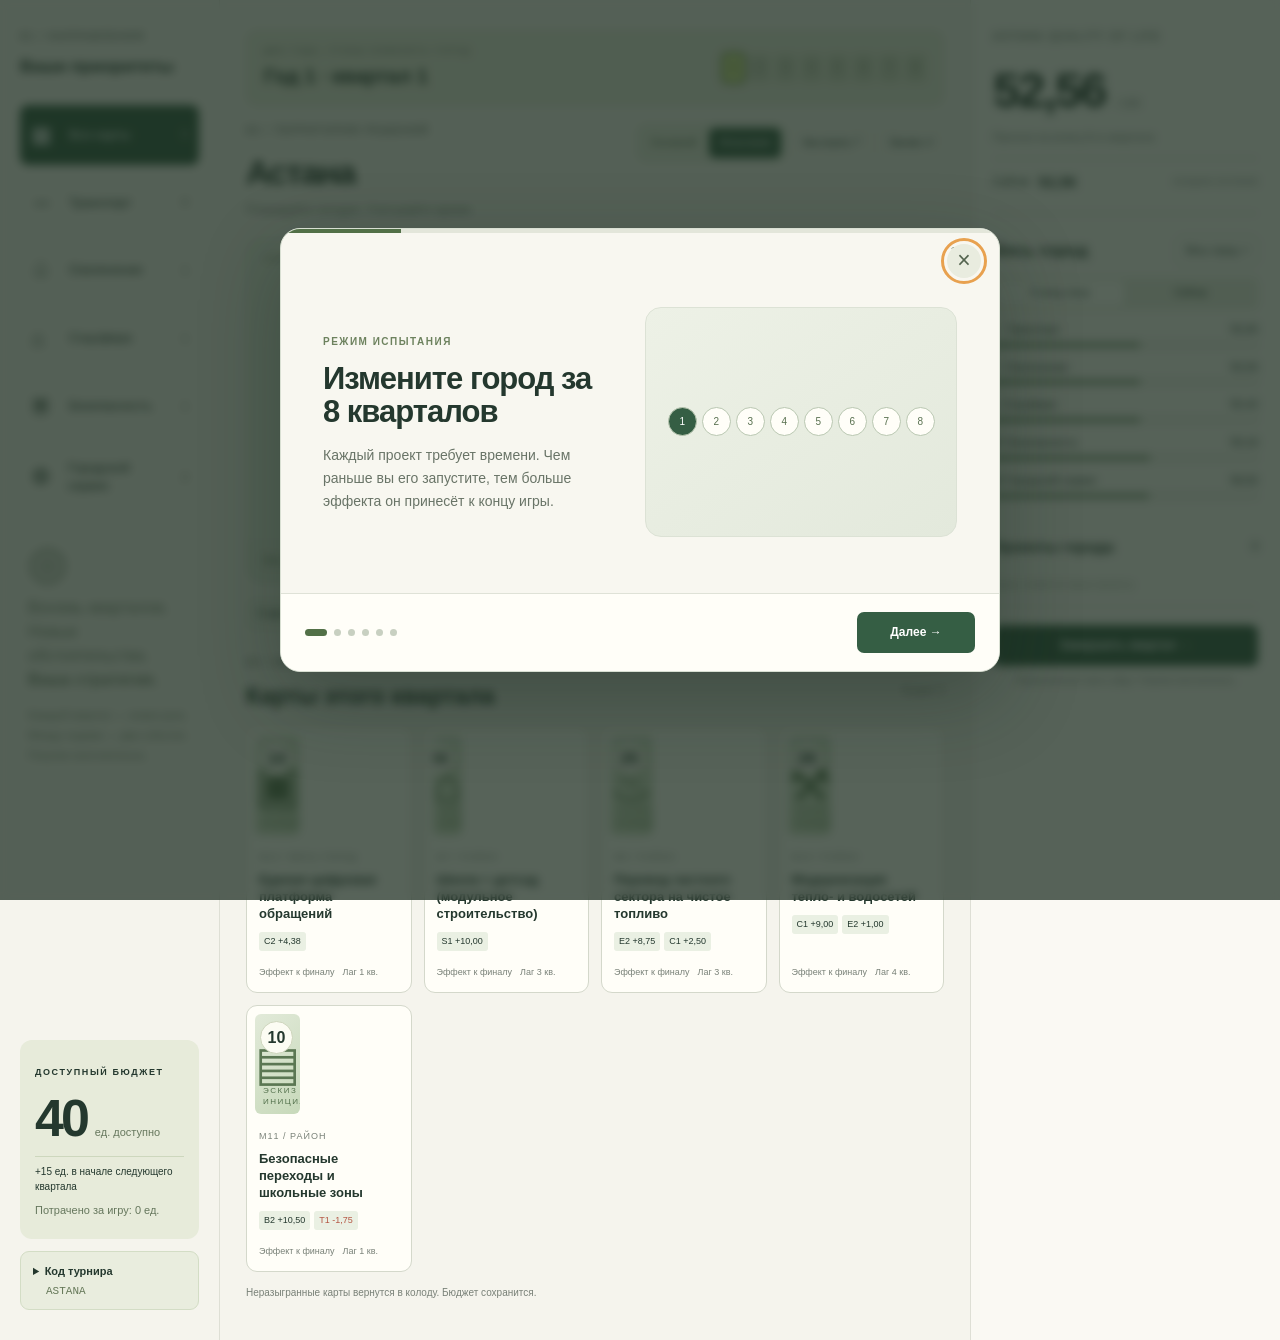
==== commit 1443035c: "Add guided tutorial and compact game controls" ====
--- a/challenge-demo.html
+++ b/challenge-demo.html
@@ -1,13 +1,12 @@
 <!doctype html>
 <html lang="ru">
-<head><meta charset="utf-8"><meta name="viewport" content="width=device-width,initial-scale=1"><title>Восемь кварталов — Аким на 5 часов</title><link rel="stylesheet" href="assets/game.css"><link rel="stylesheet" href="assets/challenge.css"><link rel="stylesheet" href="assets/modes.css"></head>
+<head><meta charset="utf-8"><meta name="viewport" content="width=device-width,initial-scale=1"><title>Восемь кварталов — Аким на 5 часов</title><link rel="stylesheet" href="assets/game.css"><link rel="stylesheet" href="assets/challenge.css"><link rel="stylesheet" href="assets/modes.css"><link rel="stylesheet" href="assets/tutorial.css"></head>
 <body class="challenge-mode">
-<header><a class="brand" href="./">А<span>қ</span>им<span class="brand-dot">.</span></a><div class="heading"><strong>У города всегда есть новый план</strong><small>Аким на 5 часов · режим испытания</small></div><div class="session"><span class="live"></span> ИСПЫТАНИЕ <b id="quarter-header">КВАРТАЛ 1 / 8</b></div><nav class="mode-tabs" aria-label="Режим игры"><a href="./">Основной режим</a><a href="challenge-demo.html" aria-current="page">Испытание · 8 кварталов</a></nav><button id="reset" class="quiet">Начать заново ↺</button></header>
 <main class="layout">
 <aside class="sidebar"><p class="eyebrow">01 / НАПРАВЛЕНИЯ</p><h2>Ваши приоритеты</h2><nav id="categories" aria-label="Направления"></nav><div class="rule"><span>◎</span><p>Восемь кварталов.<br>Новые обстоятельства.<br><strong>Ваша стратегия.</strong></p><small>Каждый квартал — новая рука. Между ходами — два события. Покупки окончательны.</small></div><div class="budget"><span>ДОСТУПНЫЙ БЮДЖЕТ</span><div><strong id="budget">40</strong><small>ед. доступно</small></div><div class="income-note">+15 ед. в начале следующего квартала</div><small id="budget-note">Распределите ресурсы города</small></div><details id="tournament-settings" class="tournament-bar"><summary>Код турнира <strong id="seed-label">ASTANA</strong></summary><div><label for="seed">КОД ТУРНИРА / SEED</label></div><div class="seed-controls"><input id="seed" value="ASTANA" maxlength="80" autocomplete="off" spellcheck="false" aria-describedby="seed-help"><button id="copy-seed" class="quiet">Скопировать код</button><button id="generate-seed" class="quiet">Новый код</button><button id="new-seed" class="primary">Начать турнир →</button></div><p id="seed-help">Капитан создаёт код и делится им. Все команды вставляют его сюда и нажимают «Начать турнир».</p><p id="seed-error" role="status" aria-live="polite"></p></details></aside>
-<section class="board"><div class="quarter-strip"><div><p class="eyebrow">ДВА ГОДА, ЧТОБЫ ИЗМЕНИТЬ ГОРОД</p><strong id="quarter-title">Квартал 1 / 8</strong></div><div id="quarter-dots" aria-label="Ход игры"></div></div><div class="board-top"><div><p class="eyebrow">02 / ТЕРРИТОРИЯ РЕШЕНИЙ</p><h1>Астана<span>Планируйте сегодня. Учитывайте время.</span></h1></div><button id="city" class="pill">Весь город ↗</button></div><div class="map-wrap"><div class="map-label">СХЕМА РАЙОНОВ <span>● Условные границы</span></div><svg id="map" viewBox="0 0 700 450" role="group" aria-label="Выбор района Астаны"><defs><pattern id="grid" width="24" height="24" patternUnits="userSpaceOnUse"><path d="M24 0H0V24" fill="none" stroke="#dce3d5" stroke-width=".6"/></pattern></defs><rect width="700" height="450" fill="url(#grid)"/><path d="M20 305Q160 190 310 275T685 180" stroke="#c1d9d9" stroke-width="25" fill="none"/><g id="district-shapes"></g><g id="map-markers" pointer-events="none"></g><text x="640" y="43" class="compass">↑ N</text></svg><div class="map-footer"><span id="map-help">Нажмите на район, чтобы изучить показатели</span><span>Синтетические данные</span></div></div><section id="active-events" class="active-events" aria-label="Условия квартала"></section><div class="hand-heading"><div><p class="eyebrow">03 / ВАШИ ВОЗМОЖНОСТИ</p><h2 id="category-title">Карты этого квартала</h2></div><span id="hand-count">5 карт в руке</span></div><div id="cards" class="cards"></div><p class="hand-note">Неразыгранные карты вернутся в колоду. Бюджет сохранится.</p></section>
-<aside class="inspector"><div class="score-head"><p class="eyebrow">КАЧЕСТВО ЖИЗНИ АСТАНЫ</p><div class="score-number"><strong id="score">52,56</strong><span>/ 100</span><b id="score-delta"></b></div><small id="score-caption">Прогноз на конец 8-го квартала</small><div class="current-score">Сейчас <strong id="current-score">52,56</strong><span id="current-caption">до начала квартала</span></div></div><div class="stats-heading"><h2 id="stats-title">Весь город</h2><span id="preview-badge" hidden>ПРОГНОЗ</span></div><div class="stats-switch" role="group" aria-label="Период показателей"><button data-view="forecast" aria-pressed="true">К концу игры</button><button data-view="current" aria-pressed="false">Сейчас</button></div><div id="stats"></div><section id="candidate" class="candidate" hidden></section><p id="notice" class="notice" role="status" aria-live="polite"></p><div class="selected-heading"><h2>Проекты города</h2><span id="count">0</span></div><div id="selected"></div><button id="end" class="primary">Завершить квартал →</button><small id="end-note" class="finish-note">Можно завершить ход без покупок</small></aside>
+<section class="board"><div class="quarter-strip"><div><p class="eyebrow">ДВА ГОДА, ЧТОБЫ ИЗМЕНИТЬ ГОРОД</p><strong id="quarter-title">Квартал 1 / 8</strong></div><div id="quarter-dots" aria-label="Ход игры"></div></div><div class="board-top"><div><p class="eyebrow">02 / ТЕРРИТОРИЯ РЕШЕНИЙ</p><h1>Астана<span>Планируйте сегодня. Учитывайте время.</span></h1></div><div class="board-actions"><nav class="mode-tabs" aria-label="Режим игры"><a href="./">Основной</a><a href="challenge-demo.html" aria-current="page">Испытание</a></nav><button id="reset" class="quiet">Заново ↺</button></div></div><div class="map-wrap"><div class="map-label">СХЕМА РАЙОНОВ <span>● Условные границы</span></div><svg id="map" viewBox="0 0 700 450" role="group" aria-label="Выбор района Астаны"><defs><pattern id="grid" width="24" height="24" patternUnits="userSpaceOnUse"><path d="M24 0H0V24" fill="none" stroke="#dce3d5" stroke-width=".6"/></pattern></defs><rect width="700" height="450" fill="url(#grid)"/><path d="M20 305Q160 190 310 275T685 180" stroke="#c1d9d9" stroke-width="25" fill="none"/><g id="district-shapes"></g><g id="map-markers" pointer-events="none"></g><text x="640" y="43" class="compass">↑ N</text></svg><div class="map-footer"><span id="map-help">Нажмите на район, чтобы изучить показатели</span><span>Синтетические данные</span></div></div><section id="active-events" class="active-events" aria-label="Условия квартала"></section><div class="hand-heading"><div><p class="eyebrow">03 / ВАШИ ВОЗМОЖНОСТИ</p><h2 id="category-title">Карты этого квартала</h2></div><span id="hand-count">5 карт в руке</span></div><div id="cards" class="cards"></div><p class="hand-note">Неразыгранные карты вернутся в колоду. Бюджет сохранится.</p></section>
+<aside class="inspector"><div class="score-head"><p class="eyebrow">ASTANA QUALITY OF LIFE</p><div class="score-number"><strong id="score">52,56</strong><span>/ 100</span><b id="score-delta"></b></div><small id="score-caption">Прогноз на конец 8-го квартала</small><div class="current-score">Сейчас <strong id="current-score">52,56</strong><span id="current-caption">до начала квартала</span></div></div><div class="stats-heading"><h2 id="stats-title">Весь город</h2><div class="stats-actions"><span id="preview-badge" hidden>ПРОГНОЗ</span><button id="city" class="pill">Весь город ↗</button></div></div><div class="stats-switch" role="group" aria-label="Период показателей"><button data-view="forecast" aria-pressed="true">К концу игры</button><button data-view="current" aria-pressed="false">Сейчас</button></div><div id="stats"></div><section id="candidate" class="candidate" hidden></section><p id="notice" class="notice" role="status" aria-live="polite"></p><div class="selected-heading"><h2>Проекты города</h2><span id="count">0</span></div><div id="selected"></div><button id="end" class="primary">Завершить квартал →</button><small id="end-note" class="finish-note">Можно завершить ход без покупок</small></aside>
 </main>
-<dialog id="results"><button id="close-results" class="close" aria-label="Закрыть">×</button><p class="eyebrow">АСТАНА / ИТОГИ ВАШЕГО СЦЕНАРИЯ</p><h2>Два года ваших решений.</h2><div id="result-content"></div><p class="ai-placeholder">ИИ-анализ ещё не подключён. Ниже показаны проверяемые результаты математической модели.</p><button id="continue" class="primary">Вернуться к решениям</button></dialog>
-<dialog id="event-dialog" aria-labelledby="event-title"><p class="eyebrow">ГОРОД МЕНЯЕТ ПЛАНЫ</p><h2 id="event-title">Новый квартал</h2><p class="event-intro">Два события изменили условия. Скорректируйте свой план.</p><div id="event-cards"></div><div id="transition-summary"></div><button id="ack-events" class="primary">Принять условия и продолжить →</button></dialog><script type="module" src="assets/challenge-ui.js"></script>
+<dialog id="results"><button id="close-results" class="close" aria-label="Закрыть">×</button><p class="eyebrow">АСТАНА / ИТОГИ ВАШЕГО СЦЕНАРИЯ</p><h2>Два года ваших решений.</h2><div id="result-content"></div><p class="ai-placeholder">AI-анализ ещё не подключён. Ниже показаны проверяемые результаты математической модели.</p><button id="continue" class="primary">Вернуться к решениям</button></dialog>
+<dialog id="event-dialog" aria-labelledby="event-title"><p class="eyebrow">ГОРОД МЕНЯЕТ ПЛАНЫ</p><h2 id="event-title">Новый квартал</h2><p class="event-intro">Два события изменили условия. Скорректируйте свой план.</p><div id="event-cards"></div><div id="transition-summary"></div><button id="ack-events" class="primary">Принять условия и продолжить →</button></dialog><script type="module" src="assets/challenge-ui.js"></script><script type="module" src="assets/tutorial.js"></script>
 </body></html>
--- a/assets/modes.css
+++ b/assets/modes.css
@@ -1,2 +1,3 @@
 header .mode-tabs{display:flex;gap:3px;margin:0 0 0 auto;padding:4px;background:#e6ebdc;border:1px solid #d4ddc8;border-radius:9px;flex-shrink:0}header .mode-tabs a{text-decoration:none;color:#52644b;font-size:11px;padding:9px 12px;border-radius:6px;white-space:nowrap}header .mode-tabs a[aria-current=page]{background:#355e44;color:white}header .session{display:none}header>#reset{margin-left:0}.tournament-bar{padding:18px 30px;background:#ebefdf;border-bottom:1px solid #d3ddc5;display:flex;align-items:center;gap:12px 25px;flex-wrap:wrap}.tournament-bar label{display:block;font-size:10px;letter-spacing:1.5px;font-weight:700}.tournament-bar small{display:block;font-size:11px;color:#6a785e;margin-top:4px}.seed-controls{display:flex;gap:8px;flex:1;align-items:center}.seed-controls input{min-width:120px;max-width:300px;flex:1;padding:11px 12px;border:1px solid #bccbab;background:#fffef8;border-radius:6px;font:600 15px monospace;color:#24382e}.seed-controls button{font-size:11px;white-space:nowrap}.seed-controls .primary{width:auto}.tournament-bar #seed-help{width:100%;font-size:11px;color:#6a785e;margin:0}.tournament-bar #seed-error{font-size:11px;margin:0;color:#786031;min-height:0}.tournament-bar #seed-error:empty{display:none}@media(max-width:1050px){header{flex-wrap:wrap}header .heading{display:none}}@media(max-width:650px){header .mode-tabs{order:3;width:100%;margin:0}header .mode-tabs a{flex:1;text-align:center;font-size:10px}header>#reset{margin-left:auto}.tournament-bar{padding:14px 16px;gap:10px}.seed-controls{flex-wrap:wrap;flex-basis:100%}.seed-controls input{max-width:none;flex-basis:100%;width:100%}.seed-controls button{flex:1;padding:10px 6px;font-size:10px}.tournament-bar #seed-help{font-size:10px}}
 .sidebar .tournament-bar{display:block;margin-top:12px;padding:12px;background:#e9edde;border:1px solid #d3ddc5;border-radius:9px;min-width:0}.tournament-bar summary{cursor:pointer;font-size:11px;font-weight:600;overflow-wrap:anywhere}.tournament-bar summary strong{display:block;font:11px monospace;margin:5px 0 0 13px;color:#657858;overflow-wrap:anywhere}.tournament-bar[open] summary{margin-bottom:14px}.sidebar .tournament-bar label{font-size:9px;letter-spacing:.7px}.sidebar .seed-controls{display:flex;flex-direction:column;gap:7px;margin:8px 0 12px;align-items:stretch}.sidebar .seed-controls input{width:100%;min-width:0;max-width:none;flex:auto;font-size:13px}.sidebar .seed-controls button{width:100%;flex:auto;white-space:normal;padding:8px 5px;font-size:10px}.sidebar .tournament-bar #seed-help{font-size:10px}.sidebar .tournament-bar #seed-error{margin-top:8px}.tournament-bar summary:focus-visible{outline:2px solid #355e44;outline-offset:4px}
+.board-actions{display:flex;align-items:center;gap:7px;align-self:flex-start}.board-actions .mode-tabs{display:flex;gap:3px;margin:0;padding:3px;background:#e6ebdc;border:1px solid #d4ddc8;border-radius:9px;flex-shrink:0}.board-actions .mode-tabs a{text-decoration:none;color:#52644b;font-size:10px;padding:8px 10px;border-radius:6px;white-space:nowrap}.board-actions .mode-tabs a[aria-current=page]{background:#355e44;color:white}.board-actions .quiet{font-size:10px;padding:8px 10px;white-space:nowrap}.stats-actions{display:flex;align-items:center;gap:6px}.stats-actions #city{font-size:10px;padding:7px 9px}.stats-actions #preview-badge{font-size:8px;padding:4px 6px;background:var(--lime);border-radius:4px}@media(max-width:1050px){.board-top{align-items:flex-start;gap:15px}.board-actions{flex-wrap:wrap;justify-content:flex-end}.board-actions .mode-tabs{order:3}}@media(max-width:650px){.board-top{display:block}.board-actions{justify-content:flex-start;margin-bottom:14px}.board-actions .mode-tabs{order:0}.board-actions .mode-tabs a{font-size:9px}}
--- a/assets/tutorial.css
+++ b/assets/tutorial.css
@@ -0,0 +1,21 @@
+.tutorial-help{white-space:nowrap;padding:9px 11px}
+.tutorial-dialog{width:min(720px,calc(100vw - 32px));padding:0;border:1px solid #d8dfd2;border-radius:20px;background:#f8f7f0;color:#24382e;box-shadow:0 28px 80px #13231a4d;overflow:hidden}
+.tutorial-dialog::backdrop{background:#17271db8;backdrop-filter:blur(5px)}
+.tutorial-close{position:absolute;z-index:2;right:18px;top:15px;width:34px;height:34px;border:0;border-radius:50%;background:#e9ecdf;color:#53634e;font-size:23px;line-height:1}
+.tutorial-progress{height:4px;background:#e3e6da;position:relative}.tutorial-progress span{display:block;height:100%;background:#527047;transition:width .25s}.tutorial-progress small{position:absolute;right:24px;top:16px;color:#83907e;font-size:10px;letter-spacing:1px}
+.tutorial-slide{display:grid;grid-template-columns:1fr 1.08fr;align-items:center;gap:34px;min-height:360px;padding:48px 42px 30px}
+.tutorial-copy>span{display:inline-block;margin-bottom:12px;color:#6d825e;font-size:10px;font-weight:800;letter-spacing:1.5px;text-transform:uppercase}.tutorial-copy h2{font-size:31px;line-height:1.08;letter-spacing:-1px;margin:0 0 15px}.tutorial-copy p{font-size:14px;line-height:1.65;color:#697467;margin:0}
+.tutorial-visual{min-height:230px;display:grid;place-items:center;border:1px solid #dce2d5;border-radius:16px;background:linear-gradient(145deg,#edf1e6,#e3e9dc);overflow:hidden}
+.tutorial-controls{display:flex;align-items:center;justify-content:space-between;padding:18px 24px;border-top:1px solid #dfe2d7;background:#fffef8}.tutorial-controls>div:last-child{display:flex;gap:8px}.tutorial-controls button{width:auto}.tutorial-controls .primary{min-width:118px}.tutorial-prev:disabled{visibility:hidden}
+.tutorial-dots{display:flex;gap:7px}.tutorial-dots button{width:7px;height:7px;padding:0;border:0;border-radius:10px;background:#c8d0c1;transition:width .2s,background .2s}.tutorial-dots button[aria-current=step]{width:22px;background:#527047}
+.tutorial-city{display:grid;grid-template-columns:1fr 24px 1fr;align-items:center;text-align:center;gap:4px}.tutorial-city span{font-size:37px;font-weight:800}.tutorial-city span.goal{color:#507a46}.tutorial-city small{grid-row:2;font-size:7px;letter-spacing:1px;color:#7c8977}.tutorial-city i{grid-column:2;grid-row:1/3;font-style:normal;color:#78906f;font-size:22px}.tutorial-city small:last-child{grid-column:3}
+.tutorial-directions{display:grid;grid-template-columns:repeat(3,76px);gap:8px}.tutorial-directions b{height:70px;display:grid;place-items:center;border-radius:10px;background:#fffef8;color:#4c6846;font-size:24px}.tutorial-directions small{display:block;font-size:8px;font-weight:500;color:#788473}
+.tutorial-card{width:210px;min-height:190px;position:relative;padding:20px;border-radius:14px;background:#fffef8;box-shadow:0 14px 30px #46573c1a}.tutorial-card-icon{display:grid;place-items:center;width:54px;height:54px;border-radius:10px;background:#dce9d3;color:#50724a;font-size:28px}.tutorial-card strong{display:block;margin:14px 0 12px;font-size:15px}.tutorial-card em{position:absolute;right:15px;top:15px;padding:6px 8px;border-radius:12px;background:#355e44;color:white;font-size:11px;font-style:normal}.tutorial-card div{display:flex;gap:5px;flex-wrap:wrap}.tutorial-card i{padding:4px 6px;border-radius:4px;background:#e9f0e3;color:#53714c;font-size:8px;font-style:normal}
+.tutorial-map{position:relative;width:230px;height:170px}.tutorial-map i{position:absolute;width:92px;height:70px;border:3px solid #f3f4ec;background:#c8d5be;transform:rotate(-5deg);display:grid;place-items:center;color:#fff;font-size:11px;font-style:normal}.tutorial-map i:nth-child(1){left:15px;top:15px}.tutorial-map i:nth-child(2){left:103px;top:7px;background:#d4c7db}.tutorial-map i:nth-child(3){left:72px;top:72px;background:#6f8d68}.tutorial-map i:nth-child(4){left:150px;top:67px;background:#c7d7c1}.tutorial-map i:nth-child(5){left:20px;top:84px;background:#d8c7b0}.tutorial-map i.selected{z-index:2;box-shadow:0 0 0 4px #52704755}.tutorial-map span{position:absolute;bottom:0;left:0;right:0;text-align:center;color:#6d7d68;font-size:9px}
+.tutorial-plan{width:250px}.tutorial-plan div{display:grid;grid-template-columns:repeat(5,1fr);gap:5px;margin-bottom:14px}.tutorial-plan span{display:grid;place-items:center;height:47px;border:1px solid #bfccb7;border-radius:8px;background:#fffef8;color:#53704d;font-size:9px}.tutorial-plan strong{display:block;padding:11px;text-align:center;border-radius:8px;background:#355e44;color:white;font-size:11px}
+.tutorial-quarters{display:flex;gap:5px}.tutorial-quarters i{display:grid;place-items:center;width:29px;height:29px;border-radius:50%;background:#fffef8;border:1px solid #b9c7b1;color:#58704f;font-style:normal;font-size:10px}.tutorial-quarters i:first-child{background:#355e44;color:white}
+.tutorial-seed{width:250px;padding:22px;border-radius:13px;background:#fffef8}.tutorial-seed small,.tutorial-seed span{display:block;color:#74816f;font-size:8px;letter-spacing:1px}.tutorial-seed strong{display:block;margin:8px 0 12px;font:700 22px monospace;color:#355e44}.tutorial-seed span{letter-spacing:0}
+.tutorial-hand{display:flex;gap:8px}.tutorial-hand i{display:grid;place-items:end center;width:43px;height:100px;padding-bottom:9px;border-radius:8px;background:#fffef8;border:1px solid #cfd8c8;color:#58704f;font-style:normal;font-size:10px;box-shadow:0 7px 15px #455a3a12}.tutorial-hand i:nth-child(2){transform:translateY(-8px)}.tutorial-hand i:nth-child(3){transform:translateY(-13px)}.tutorial-hand i:nth-child(4){transform:translateY(-8px)}
+.tutorial-events{display:grid;grid-template-columns:1fr 1fr;gap:9px;width:270px}.tutorial-events article{padding:14px;border-radius:11px;background:#fffef8}.tutorial-events b{display:block;font-size:22px;color:#50734b}.tutorial-events span{display:block;min-height:32px;margin:6px 0;font-size:10px;color:#6f7b6b}.tutorial-events strong{font-size:15px}.tutorial-events article:last-child strong{color:#a45e4d}
+@media(max-width:650px){.tutorial-help{font-size:10px;padding:8px}.tutorial-dialog{width:calc(100vw - 20px);border-radius:16px}.tutorial-slide{grid-template-columns:1fr;gap:20px;min-height:520px;padding:44px 24px 22px}.tutorial-copy h2{font-size:27px}.tutorial-copy p{font-size:13px}.tutorial-visual{min-height:220px}.tutorial-controls{padding:14px}.tutorial-controls .primary{min-width:105px}.tutorial-prev{padding-inline:8px}.tutorial-dots{gap:4px}.tutorial-dots button{width:6px;height:6px}.tutorial-dots button[aria-current=step]{width:15px}}
+@media(prefers-reduced-motion:reduce){.tutorial-progress span,.tutorial-dots button{transition:none}}
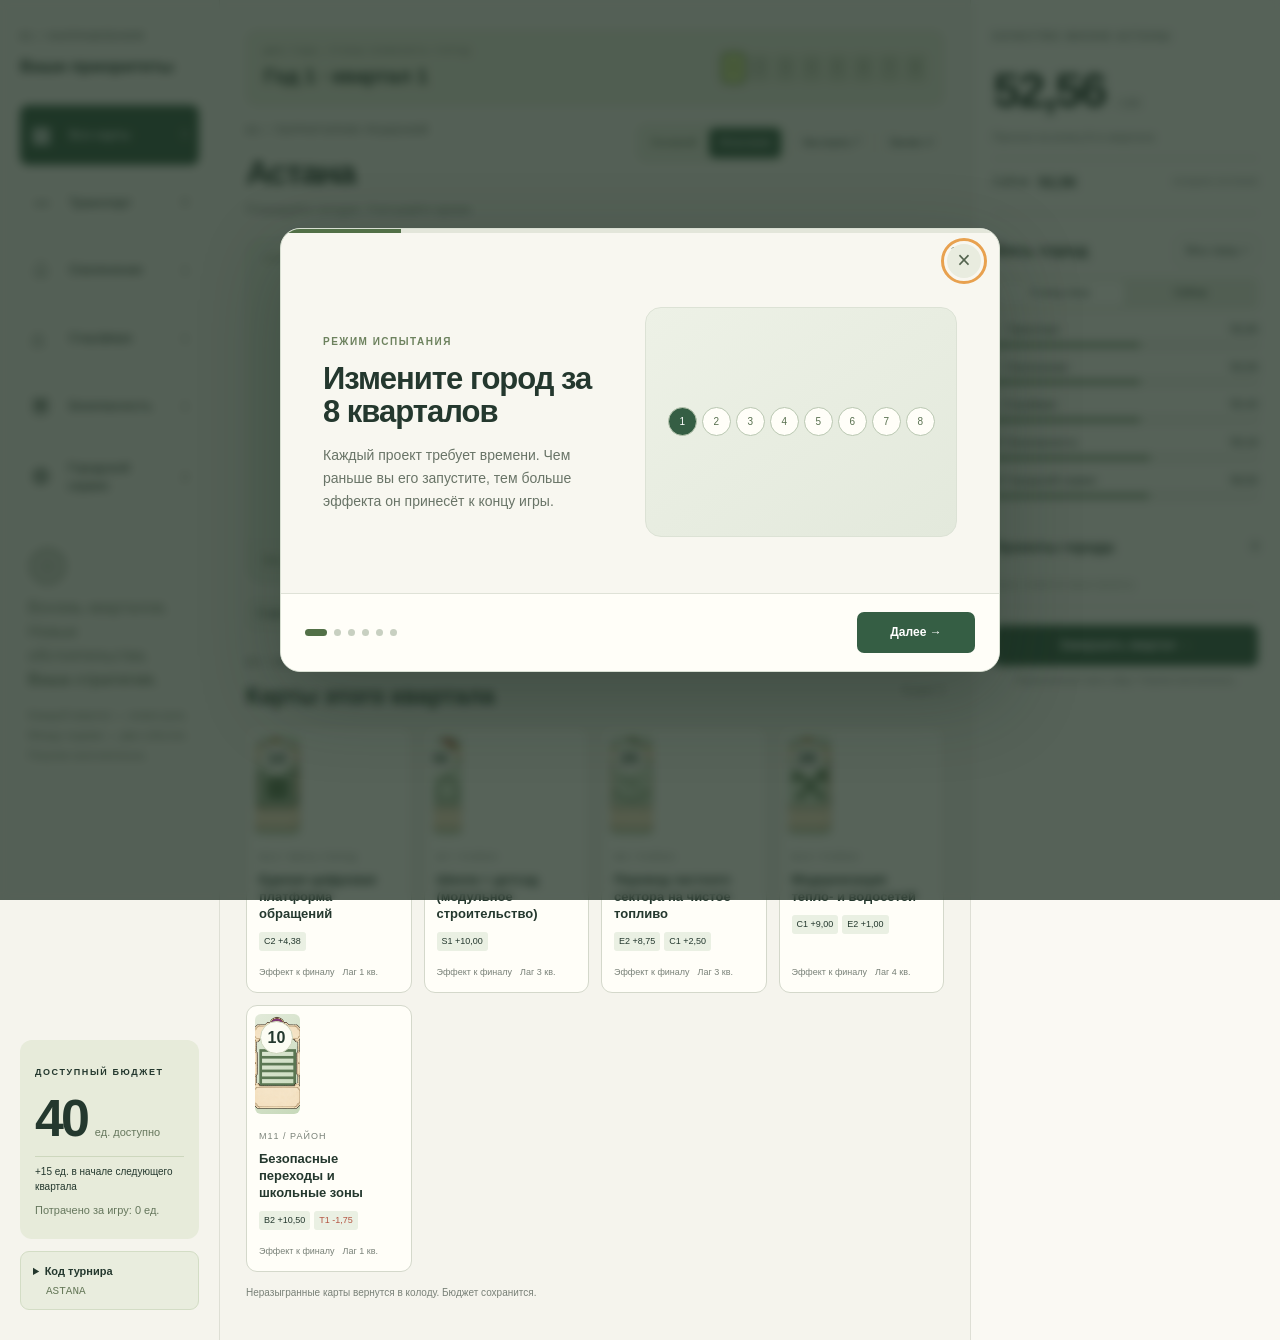
==== commit 5aba9fac: "Объединить обучение и компактный интерфейс с API и результатами" ====
--- a/challenge-demo.html
+++ b/challenge-demo.html
@@ -5,8 +5,8 @@
 <main class="layout">
 <aside class="sidebar"><p class="eyebrow">01 / НАПРАВЛЕНИЯ</p><h2>Ваши приоритеты</h2><nav id="categories" aria-label="Направления"></nav><div class="rule"><span>◎</span><p>Восемь кварталов.<br>Новые обстоятельства.<br><strong>Ваша стратегия.</strong></p><small>Каждый квартал — новая рука. Между ходами — два события. Покупки окончательны.</small></div><div class="budget"><span>ДОСТУПНЫЙ БЮДЖЕТ</span><div><strong id="budget">40</strong><small>ед. доступно</small></div><div class="income-note">+15 ед. в начале следующего квартала</div><small id="budget-note">Распределите ресурсы города</small></div><details id="tournament-settings" class="tournament-bar"><summary>Код турнира <strong id="seed-label">ASTANA</strong></summary><div><label for="seed">КОД ТУРНИРА / SEED</label></div><div class="seed-controls"><input id="seed" value="ASTANA" maxlength="80" autocomplete="off" spellcheck="false" aria-describedby="seed-help"><button id="copy-seed" class="quiet">Скопировать код</button><button id="generate-seed" class="quiet">Новый код</button><button id="new-seed" class="primary">Начать турнир →</button></div><p id="seed-help">Капитан создаёт код и делится им. Все команды вставляют его сюда и нажимают «Начать турнир».</p><p id="seed-error" role="status" aria-live="polite"></p></details></aside>
 <section class="board"><div class="quarter-strip"><div><p class="eyebrow">ДВА ГОДА, ЧТОБЫ ИЗМЕНИТЬ ГОРОД</p><strong id="quarter-title">Квартал 1 / 8</strong></div><div id="quarter-dots" aria-label="Ход игры"></div></div><div class="board-top"><div><p class="eyebrow">02 / ТЕРРИТОРИЯ РЕШЕНИЙ</p><h1>Астана<span>Планируйте сегодня. Учитывайте время.</span></h1></div><div class="board-actions"><nav class="mode-tabs" aria-label="Режим игры"><a href="./">Основной</a><a href="challenge-demo.html" aria-current="page">Испытание</a></nav><button id="reset" class="quiet">Заново ↺</button></div></div><div class="map-wrap"><div class="map-label">СХЕМА РАЙОНОВ <span>● Условные границы</span></div><svg id="map" viewBox="0 0 700 450" role="group" aria-label="Выбор района Астаны"><defs><pattern id="grid" width="24" height="24" patternUnits="userSpaceOnUse"><path d="M24 0H0V24" fill="none" stroke="#dce3d5" stroke-width=".6"/></pattern></defs><rect width="700" height="450" fill="url(#grid)"/><path d="M20 305Q160 190 310 275T685 180" stroke="#c1d9d9" stroke-width="25" fill="none"/><g id="district-shapes"></g><g id="map-markers" pointer-events="none"></g><text x="640" y="43" class="compass">↑ N</text></svg><div class="map-footer"><span id="map-help">Нажмите на район, чтобы изучить показатели</span><span>Синтетические данные</span></div></div><section id="active-events" class="active-events" aria-label="Условия квартала"></section><div class="hand-heading"><div><p class="eyebrow">03 / ВАШИ ВОЗМОЖНОСТИ</p><h2 id="category-title">Карты этого квартала</h2></div><span id="hand-count">5 карт в руке</span></div><div id="cards" class="cards"></div><p class="hand-note">Неразыгранные карты вернутся в колоду. Бюджет сохранится.</p></section>
-<aside class="inspector"><div class="score-head"><p class="eyebrow">ASTANA QUALITY OF LIFE</p><div class="score-number"><strong id="score">52,56</strong><span>/ 100</span><b id="score-delta"></b></div><small id="score-caption">Прогноз на конец 8-го квартала</small><div class="current-score">Сейчас <strong id="current-score">52,56</strong><span id="current-caption">до начала квартала</span></div></div><div class="stats-heading"><h2 id="stats-title">Весь город</h2><div class="stats-actions"><span id="preview-badge" hidden>ПРОГНОЗ</span><button id="city" class="pill">Весь город ↗</button></div></div><div class="stats-switch" role="group" aria-label="Период показателей"><button data-view="forecast" aria-pressed="true">К концу игры</button><button data-view="current" aria-pressed="false">Сейчас</button></div><div id="stats"></div><section id="candidate" class="candidate" hidden></section><p id="notice" class="notice" role="status" aria-live="polite"></p><div class="selected-heading"><h2>Проекты города</h2><span id="count">0</span></div><div id="selected"></div><button id="end" class="primary">Завершить квартал →</button><small id="end-note" class="finish-note">Можно завершить ход без покупок</small></aside>
+<aside class="inspector"><div class="score-head"><p class="eyebrow">КАЧЕСТВО ЖИЗНИ АСТАНЫ</p><div class="score-number"><strong id="score">52,56</strong><span>/ 100</span><b id="score-delta"></b></div><small id="score-caption">Прогноз на конец 8-го квартала</small><div class="current-score">Сейчас <strong id="current-score">52,56</strong><span id="current-caption">до начала квартала</span></div></div><div class="stats-heading"><h2 id="stats-title">Весь город</h2><div class="stats-actions"><span id="preview-badge" hidden>ПРОГНОЗ</span><button id="city" class="pill">Весь город ↗</button></div></div><div class="stats-switch" role="group" aria-label="Период показателей"><button data-view="forecast" aria-pressed="true">К концу игры</button><button data-view="current" aria-pressed="false">Сейчас</button></div><div id="stats"></div><section id="candidate" class="candidate" hidden></section><p id="notice" class="notice" role="status" aria-live="polite"></p><div class="selected-heading"><h2>Проекты города</h2><span id="count">0</span></div><div id="selected"></div><button id="end" class="primary">Завершить квартал →</button><small id="end-note" class="finish-note">Можно завершить ход без покупок</small></aside>
 </main>
-<dialog id="results"><button id="close-results" class="close" aria-label="Закрыть">×</button><p class="eyebrow">АСТАНА / ИТОГИ ВАШЕГО СЦЕНАРИЯ</p><h2>Два года ваших решений.</h2><div id="result-content"></div><p class="ai-placeholder">AI-анализ ещё не подключён. Ниже показаны проверяемые результаты математической модели.</p><button id="continue" class="primary">Вернуться к решениям</button></dialog>
+<dialog id="results"><button id="close-results" class="close" aria-label="Закрыть">×</button><p class="eyebrow">АСТАНА / ИТОГИ ВАШЕГО СЦЕНАРИЯ</p><h2>Два года ваших решений.</h2><div id="result-content"></div><p class="ai-placeholder">ИИ-анализ ещё не подключён. Ниже показаны проверяемые результаты математической модели.</p><button id="continue" class="primary">Вернуться к решениям</button></dialog>
 <dialog id="event-dialog" aria-labelledby="event-title"><p class="eyebrow">ГОРОД МЕНЯЕТ ПЛАНЫ</p><h2 id="event-title">Новый квартал</h2><p class="event-intro">Два события изменили условия. Скорректируйте свой план.</p><div id="event-cards"></div><div id="transition-summary"></div><button id="ack-events" class="primary">Принять условия и продолжить →</button></dialog><script type="module" src="assets/challenge-ui.js"></script><script type="module" src="assets/tutorial.js"></script>
 </body></html>
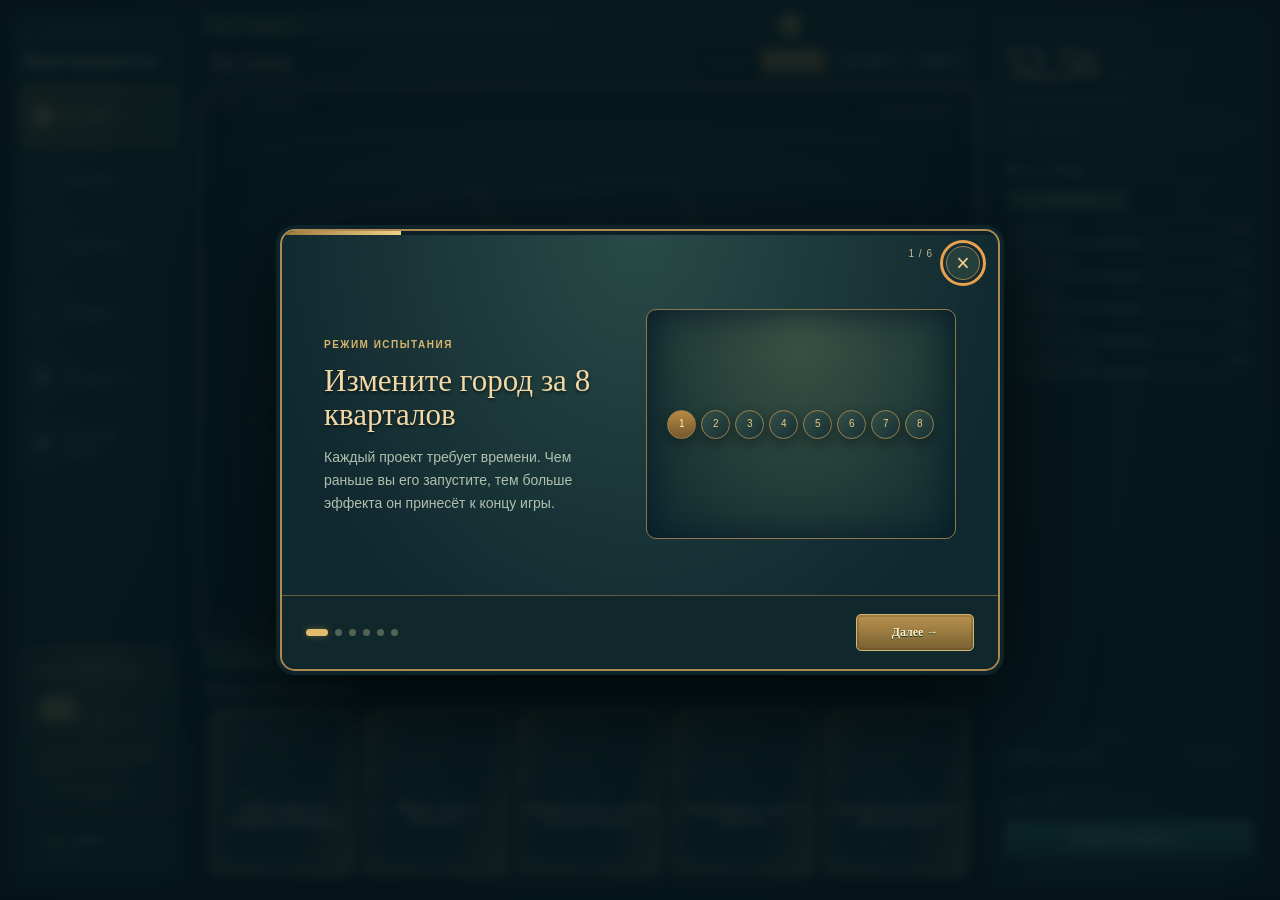
==== commit 7f6f8f78: "Style game tutorial, results and exported presentation" ====
--- a/challenge-demo.html
+++ b/challenge-demo.html
@@ -1,12 +1,14 @@
 <!doctype html>
 <html lang="ru">
-<head><meta charset="utf-8"><meta name="viewport" content="width=device-width,initial-scale=1"><title>Восемь кварталов — Аким на 5 часов</title><link rel="stylesheet" href="assets/game.css"><link rel="stylesheet" href="assets/challenge.css"><link rel="stylesheet" href="assets/modes.css"><link rel="stylesheet" href="assets/tutorial.css"></head>
-<body class="challenge-mode">
+<head><meta charset="utf-8"><meta name="viewport" content="width=device-width,initial-scale=1"><title>Восемь кварталов — Аким на 5 часов</title><link rel="stylesheet" href="assets/game.css"><link rel="stylesheet" href="assets/challenge.css"><link rel="stylesheet" href="assets/modes.css"><link rel="stylesheet" href="assets/tabletop.css"><link rel="stylesheet" href="assets/interface-switch.css"><link rel="stylesheet" href="assets/tutorial.css"><link rel="stylesheet" href="assets/game-dialogs.css"></head>
+<body data-interface="game" class="challenge-mode">
+
 <main class="layout">
 <aside class="sidebar"><p class="eyebrow">01 / НАПРАВЛЕНИЯ</p><h2>Ваши приоритеты</h2><nav id="categories" aria-label="Направления"></nav><div class="rule"><span>◎</span><p>Восемь кварталов.<br>Новые обстоятельства.<br><strong>Ваша стратегия.</strong></p><small>Каждый квартал — новая рука. Между ходами — два события. Покупки окончательны.</small></div><div class="budget"><span>ДОСТУПНЫЙ БЮДЖЕТ</span><div><strong id="budget">40</strong><small>ед. доступно</small></div><div class="income-note">+15 ед. в начале следующего квартала</div><small id="budget-note">Распределите ресурсы города</small></div><details id="tournament-settings" class="tournament-bar"><summary>Код турнира <strong id="seed-label">ASTANA</strong></summary><div><label for="seed">КОД ТУРНИРА / SEED</label></div><div class="seed-controls"><input id="seed" value="ASTANA" maxlength="80" autocomplete="off" spellcheck="false" aria-describedby="seed-help"><button id="copy-seed" class="quiet">Скопировать код</button><button id="generate-seed" class="quiet">Новый код</button><button id="new-seed" class="primary">Начать турнир →</button></div><p id="seed-help">Капитан создаёт код и делится им. Все команды вставляют его сюда и нажимают «Начать турнир».</p><p id="seed-error" role="status" aria-live="polite"></p></details></aside>
 <section class="board"><div class="quarter-strip"><div><p class="eyebrow">ДВА ГОДА, ЧТОБЫ ИЗМЕНИТЬ ГОРОД</p><strong id="quarter-title">Квартал 1 / 8</strong></div><div id="quarter-dots" aria-label="Ход игры"></div></div><div class="board-top"><div><p class="eyebrow">02 / ТЕРРИТОРИЯ РЕШЕНИЙ</p><h1>Астана<span>Планируйте сегодня. Учитывайте время.</span></h1></div><div class="board-actions"><nav class="mode-tabs" aria-label="Режим игры"><a href="./">Основной</a><a href="challenge-demo.html" aria-current="page">Испытание</a></nav><button id="reset" class="quiet">Заново ↺</button></div></div><div class="map-wrap"><div class="map-label">СХЕМА РАЙОНОВ <span>● Условные границы</span></div><svg id="map" viewBox="0 0 700 450" role="group" aria-label="Выбор района Астаны"><defs><pattern id="grid" width="24" height="24" patternUnits="userSpaceOnUse"><path d="M24 0H0V24" fill="none" stroke="#dce3d5" stroke-width=".6"/></pattern></defs><rect width="700" height="450" fill="url(#grid)"/><path d="M20 305Q160 190 310 275T685 180" stroke="#c1d9d9" stroke-width="25" fill="none"/><g id="district-shapes"></g><g id="map-markers" pointer-events="none"></g><text x="640" y="43" class="compass">↑ N</text></svg><div class="map-footer"><span id="map-help">Нажмите на район, чтобы изучить показатели</span><span>Синтетические данные</span></div></div><section id="active-events" class="active-events" aria-label="Условия квартала"></section><div class="hand-heading"><div><p class="eyebrow">03 / ВАШИ ВОЗМОЖНОСТИ</p><h2 id="category-title">Карты этого квартала</h2></div><span id="hand-count">5 карт в руке</span></div><div id="cards" class="cards"></div><p class="hand-note">Неразыгранные карты вернутся в колоду. Бюджет сохранится.</p></section>
-<aside class="inspector"><div class="score-head"><p class="eyebrow">КАЧЕСТВО ЖИЗНИ АСТАНЫ</p><div class="score-number"><strong id="score">52,56</strong><span>/ 100</span><b id="score-delta"></b></div><small id="score-caption">Прогноз на конец 8-го квартала</small><div class="current-score">Сейчас <strong id="current-score">52,56</strong><span id="current-caption">до начала квартала</span></div></div><div class="stats-heading"><h2 id="stats-title">Весь город</h2><div class="stats-actions"><span id="preview-badge" hidden>ПРОГНОЗ</span><button id="city" class="pill">Весь город ↗</button></div></div><div class="stats-switch" role="group" aria-label="Период показателей"><button data-view="forecast" aria-pressed="true">К концу игры</button><button data-view="current" aria-pressed="false">Сейчас</button></div><div id="stats"></div><section id="candidate" class="candidate" hidden></section><p id="notice" class="notice" role="status" aria-live="polite"></p><div class="selected-heading"><h2>Проекты города</h2><span id="count">0</span></div><div id="selected"></div><button id="end" class="primary">Завершить квартал →</button><small id="end-note" class="finish-note">Можно завершить ход без покупок</small></aside>
+<aside class="inspector"><div class="score-head"><p class="eyebrow">ASTANA QUALITY OF LIFE</p><div class="score-number"><strong id="score">52,56</strong><span>/ 100</span><b id="score-delta"></b></div><small id="score-caption">Прогноз на конец 8-го квартала</small><div class="current-score">Сейчас <strong id="current-score">52,56</strong><span id="current-caption">до начала квартала</span></div></div><div class="stats-heading"><h2 id="stats-title">Весь город</h2><button id="city" class="pill" hidden>Весь город ↗</button><span id="preview-badge" hidden>ПРОГНОЗ</span></div><div class="stats-switch" role="group" aria-label="Период показателей"><button data-view="forecast" aria-pressed="true">К концу игры</button><button data-view="current" aria-pressed="false">Сейчас</button></div><div id="stats"></div><section id="candidate" class="candidate" hidden></section><p id="notice" class="notice" role="status" aria-live="polite"></p><div class="selected-heading"><h2>Проекты города</h2><span id="count">0</span></div><div id="selected"></div><button id="end" class="primary">Завершить квартал →</button><small id="end-note" class="finish-note">Можно завершить ход без покупок</small></aside>
 </main>
-<dialog id="results"><button id="close-results" class="close" aria-label="Закрыть">×</button><p class="eyebrow">АСТАНА / ИТОГИ ВАШЕГО СЦЕНАРИЯ</p><h2>Два года ваших решений.</h2><div id="result-content"></div><p class="ai-placeholder">ИИ-анализ ещё не подключён. Ниже показаны проверяемые результаты математической модели.</p><button id="continue" class="primary">Вернуться к решениям</button></dialog>
-<dialog id="event-dialog" aria-labelledby="event-title"><p class="eyebrow">ГОРОД МЕНЯЕТ ПЛАНЫ</p><h2 id="event-title">Новый квартал</h2><p class="event-intro">Два события изменили условия. Скорректируйте свой план.</p><div id="event-cards"></div><div id="transition-summary"></div><button id="ack-events" class="primary">Принять условия и продолжить →</button></dialog><script type="module" src="assets/challenge-ui.js"></script><script type="module" src="assets/tutorial.js"></script>
+<dialog id="results"><button id="close-results" class="close" aria-label="Закрыть">×</button><p class="eyebrow">АСТАНА / ИТОГИ ВАШЕГО СЦЕНАРИЯ</p><h2>Два года ваших решений.</h2><div id="result-content"></div><p class="ai-placeholder">AI-анализ ещё не подключён. Ниже показаны проверяемые результаты математической модели.</p><button id="continue" class="primary">Вернуться к решениям</button></dialog>
+<dialog id="event-dialog" aria-labelledby="event-title"><p class="eyebrow">ГОРОД МЕНЯЕТ ПЛАНЫ</p><h2 id="event-title">Новый квартал</h2><p class="event-intro">Два события изменили условия. Скорректируйте свой план.</p><div id="event-cards"></div><div id="transition-summary"></div><button id="ack-events" class="primary">Принять условия и продолжить →</button></dialog><script type="module" src="assets/challenge-ui.js"></script>
+<script type="module" src="assets/tutorial.js"></script>
 </body></html>
--- a/assets/tabletop.css
+++ b/assets/tabletop.css
@@ -0,0 +1,26 @@
+/* Shared game-table skin. Last stylesheet wins; simulation modules stay independent. */
+:root{--ink:#eee1ba;--muted:#9baca6;--paper:#0d2024;--line:#416269;--green:#1c655f;--lime:#e5bd69;--red:#f09878;--gold:#d9ad58}
+*{scrollbar-width:thin;scrollbar-color:#8e7546 #11272b}html,body{height:100%;overflow:hidden}body{background:radial-gradient(ellipse at 50% 35%,#25484b,#0b1b22 65%,#071219);color:var(--ink);font-family:'Segoe UI',sans-serif}body:before{content:'';position:fixed;inset:5px;pointer-events:none;border:1px solid #bb92443d;z-index:10}button,a,summary{touch-action:manipulation}button{color:inherit}header{height:66px;min-height:66px;padding:8px 25px;gap:19px;border-bottom:2px solid #867044;background:linear-gradient(#18333a,#10232c);box-shadow:0 3px 15px #0009;position:relative;z-index:3}.brand{font-family:Georgia,serif;letter-spacing:-2px;font-size:36px;color:#f5d18d;text-shadow:0 2px 0 #503d20,0 0 20px #daa33e33}.brand span{color:#f5d18d}.heading strong{font-family:Georgia,serif;font-size:14px;letter-spacing:.3px}.heading small{font-size:10px;color:#93aba9}.quiet,.pill{border:1px solid #927444;background:linear-gradient(#2d494a,#193237);color:#e7cea0;border-radius:5px;box-shadow:inset 0 0 0 2px #0b1c2359;font-size:11px}header .mode-tabs{margin:0 0 0 auto;background:#091b23;border:1px solid #5c6755;box-shadow:inset 0 2px 8px #0006;padding:3px}header .mode-tabs a{color:#a5b7b0;font-size:11px;padding:8px 14px}header .mode-tabs a[aria-current=page]{background:linear-gradient(#b88b43,#74582d);color:#fff2ce;box-shadow:inset 0 0 0 1px #e6c38466;text-shadow:0 1px #372713}.layout{height:calc(100dvh - 66px);max-width:none;grid-template-columns:176px minmax(0,1fr) 278px;padding:12px;gap:12px;overflow:hidden}.sidebar,.board,.inspector{min-height:0;min-width:0}.sidebar{padding:14px 10px;border:1px solid #4b645e;border-radius:10px;background:linear-gradient(110deg,#203d3bde,#102629e8);box-shadow:inset 0 0 25px #0004,0 5px 16px #0004;display:flex;flex-direction:column}.eyebrow{font-size:8px;letter-spacing:1.7px;color:#91aaa0}.sidebar h2{font-family:Georgia,serif;font-size:16px;margin-bottom:10px}nav{margin-top:4px;gap:7px}.category{border:1px solid #455b51;background:linear-gradient(105deg,#27413d,#172e30);padding:11px 8px;color:#b3c2af;box-shadow:inset 0 1px #c6e9ce0a;border-radius:5px;font-size:11px;gap:8px}.category.active{background:linear-gradient(105deg,#655536,#324b3b);border-color:#cba458;color:#ffe3a0;box-shadow:0 0 13px #d4a34813,inset 0 0 0 2px #ad904126}.category .symbol{width:22px;font-size:24px;text-shadow:0 2px 3px #000a}.category small{font-size:10px;background:#07191d66;padding:2px 5px;border-radius:3px}.rule{margin:16px 8px;color:#88a392}.rule>span{display:none}.rule p,.challenge-mode .rule p{font:italic 14px/1.5 Georgia,serif;color:#b9bd9b}.rule p strong{color:#d5c491;font-weight:400}.rule small{font-size:9px}.budget{margin-top:auto;background:radial-gradient(ellipse at 45% 0,#515136,#20332d 75%);border:1px solid #ad8b49;border-radius:7px;padding:12px;box-shadow:inset 0 0 0 3px #091d1b44,0 2px 6px #0004}.budget>span{font-size:8px;color:#d2bd83;letter-spacing:1px}.budget strong{font-family:Georgia,serif;color:#f5d082;font-size:42px;letter-spacing:-2px;text-shadow:0 2px 0 #392b16}.budget small{color:#abb29a;font-size:9px}.track{background:#122a22;border:1px solid #75805b;height:5px}.track i{background:linear-gradient(90deg,#8f742e,#edcf78)}.income-note{border-color:#7c7544;color:#bcb58c;font-size:9px}.board{padding:0;display:grid;grid-template-columns:minmax(0,1fr);grid-template-rows:44px minmax(0,1fr) 30px clamp(178px,27vh,260px);gap:6px;position:relative}.board-top{padding:0 8px}.board-top .eyebrow{display:none}h1,.challenge-mode .board-top h1{font:27px Georgia,serif;letter-spacing:.5px;color:#f0d49d;margin:0;text-shadow:0 2px 3px #000}h1 span{display:inline;font:10px 'Segoe UI',sans-serif;margin-left:17px;color:#92a8a0}.board-top .pill{padding:6px 10px;font-size:10px}.map-wrap{position:relative;min-height:0;border:2px solid #a48b55;background:#0f333d url('art/city.png') center/cover;border-radius:24px 7px 24px 7px;box-shadow:0 0 0 3px #102329,0 0 0 4px #546c64,inset 0 0 50px #020e19;overflow:hidden}.map-wrap:after{content:'';position:absolute;inset:0;pointer-events:none;border:8px solid #182e3180;box-shadow:inset 0 0 45px #08131dc9;border-radius:20px 4px}.map-label{position:absolute;left:12px;top:10px;right:12px;z-index:2;padding:0;font-size:8px;color:#e8d6a4;text-shadow:0 1px 4px #000;letter-spacing:1.6px}.map-label>span{background:#0e2526bb;padding:3px 8px;border:1px solid #77918566;border-radius:20px;font-size:8px}.map-footer{position:absolute;bottom:8px;left:12px;right:12px;z-index:2;background:transparent;padding:0;font-size:9px;color:#e1d0a8;text-shadow:0 1px 4px #000}.map-footer span{background:#0b2129cc;border-radius:4px;padding:4px 7px}.map-footer span:last-child{display:none}#map,.challenge-mode #map{position:absolute;inset:0;width:100%;height:100%;max-height:none;filter:drop-shadow(0 2px 3px #0004)}#map>rect,#map>path,#map>.compass{display:none}.district path{fill:transparent;stroke:#fff2a233;stroke-width:1;stroke-dasharray:5 5}.district:hover path{fill:#e4bd3722;filter:none;stroke:#f4d58d;stroke-width:2}.district.active path{fill:#ffd47718;stroke:#ffd477;stroke-width:2;stroke-dasharray:none;filter:drop-shadow(0 0 5px #e7b35799)}.district text{fill:#fff0bb;font:700 14px Georgia,serif;paint-order:stroke;stroke:#143c42;stroke-width:4px;stroke-linejoin:round;letter-spacing:.5px}.district .map-score{fill:#b7f2dc;font:11px 'Segoe UI',sans-serif;stroke-width:3px}.hand-heading{margin:0;align-items:center;padding:0 7px}.hand-heading .eyebrow{display:none}.hand-heading h2{font:16px Georgia,serif;color:#e7d2a2;margin:0}.hand-heading>span{display:block;font-size:9px;color:#829e94}.cards,.challenge-mode .cards{display:flex;gap:10px;align-items:stretch;justify-content:center;min-height:0;padding:4px 10px 6px;overflow:visible;perspective:1100px;background:radial-gradient(ellipse at bottom,#bfa26116,transparent 70%);border-bottom:1px solid #84714744}.card,.challenge-mode .card{flex:0 1 174px;width:0;min-width:0;min-height:0;height:100%;padding:5px;border-radius:15px 15px 9px 9px;border:2px solid #ac874c;background:linear-gradient(110deg,#554a35,#293b35 24%,#193132 67%,#655538);box-shadow:0 6px 10px #0009,inset 0 0 0 2px #d9c48e33,0 0 0 1px #182728;text-align:center;transform:rotate(var(--tilt,0deg));transition:transform .18s,box-shadow .18s;position:relative;color:#eadbb6;overflow:visible}.card:hover{transform:translateY(-13px) rotate(0deg) scale(1.045);z-index:4;box-shadow:0 15px 20px #000b,0 0 15px #f6d18d55}.card.chosen{outline:2px solid #ffe3a3;transform:translateY(-9px);box-shadow:0 0 20px #dfb25888;z-index:3}.card.played{opacity:.55;filter:saturate(.4)}.art,.challenge-mode .art{flex:0 0 44%;height:44%;min-height:40px;border-radius:10px 10px 35% 35%;border:1px solid #bdab7777;background:#143438;overflow:hidden}.art img{width:100%;height:100%;object-fit:cover;position:absolute;inset:0}.art .art-icon{display:none}.art>small{display:none}.cost{position:absolute;left:-10px;right:auto;top:-7px;width:37px;height:37px;border-radius:50%;border:2px solid #f0cc7b;background:radial-gradient(circle at 35% 25%,#fff1a6,#c19235 48%,#684e29);color:#302c1c;font:700 21px Georgia,serif;box-shadow:0 2px 5px #000a,inset 0 0 0 2px #f7e6a15c;z-index:3;text-shadow:0 1px #ffefab}.card-body{padding:5px 3px 2px;display:flex;flex-direction:column;flex:1;min-height:0}.card-id{font-size:7px;letter-spacing:1px;color:#c5b580;white-space:nowrap;overflow:hidden;text-overflow:ellipsis}.card h3,.challenge-mode .card h3{font:700 clamp(10px,.82vw,14px)/1.15 Georgia,serif;margin:5px 0 6px;color:#ffedc4;text-shadow:0 2px #142325;display:-webkit-box;-webkit-line-clamp:3;-webkit-box-orient:vertical;overflow:hidden}.effects{justify-content:center;gap:3px;margin-top:auto}.effect{font-size:8px;background:#0c2224a8;border:1px solid #6c8b7070;color:#b7e9be;padding:2px 4px;border-radius:3px;white-space:nowrap}.effect.negative{color:#f8b29b;border-color:#d99b7955}.card-foot,.challenge-mode .card-foot{font-size:7px;color:#b3b499;padding:3px 1px 1px;display:flex;justify-content:space-around;margin-top:0;gap:4px}.inspector{padding:12px 14px;border:1px solid #58664e;border-radius:10px;background:linear-gradient(100deg,#183238ee,#10262bee);box-shadow:inset 0 0 30px #0004,0 5px 16px #0004;display:flex;flex-direction:column;overflow:hidden}.score-head{padding-bottom:9px;border-bottom:1px solid #5d705346}.score-head .eyebrow{font-size:8px;margin-bottom:1px;color:#bca76e}.score-number{gap:8px;line-height:1.1}.score-number strong{font:44px Georgia,serif;color:#f1d58f;letter-spacing:-1px;text-shadow:0 2px #352b1a}.score-number span{font-size:10px;color:#a0b4a7}.score-number b{font-size:11px;color:#90d7b6}.score-head small{font-size:9px;color:#92ada5}.stats-heading{margin-top:12px;margin-bottom:2px}.stats-heading h2{font:17px Georgia,serif;color:#e7d2a2}.stats-heading span{background:#44694c;color:#d9edb9;font-size:7px}.stat{margin:9px 0}.stat-label{font-size:10px;color:#bfd1ba;margin-bottom:4px}.stat-label b{color:#e3d4a8}.stat-track{height:5px;background:#081c23;border:1px solid #49624d;box-shadow:inset 0 1px 3px #0008}.stat-track i{height:3px;background:#c7b374}.stat-track i.current{background:linear-gradient(90deg,#427b64,#a8c785)}.candidate{margin-top:8px;padding:10px;border:1px solid #9a8449;background:linear-gradient(135deg,#364538,#1a3330);border-radius:6px;box-shadow:inset 0 0 0 2px #edd49c0c}.candidate h3{font:700 13px Georgia,serif;color:#f0d9a5;margin-bottom:6px}.candidate label{font-size:9px;color:#afbc9b}.candidate select{padding:6px;margin-bottom:2px;background:#11272a;border-color:#7d865b;color:#eee0b4;font-size:11px}.candidate p{font-size:10px;margin:5px 0;color:#c4ccaa}.candidate .hint{font-size:9px;color:#a8b696;line-height:1.25}.primary{background:linear-gradient(#398775,#20574f);border:1px solid #a7bc79;border-radius:5px;color:#f3ecc5;box-shadow:inset 0 0 0 2px #081f2844,0 3px 5px #0005;font:700 12px Georgia,serif;padding:10px;text-shadow:0 1px #17382f}.primary:hover:not(:disabled){filter:brightness(1.16)}.primary:disabled{opacity:.4}.notice{font-size:10px;line-height:1.3;color:#eeb294;margin:6px 0}.notice:empty{display:none}.selected-heading{margin-top:auto;padding:10px 4px 8px;border-top:1px solid #58735455;cursor:pointer;gap:8px}.selected-heading h2{font:13px Georgia,serif;color:#b7c7ac;margin:0}.selected-heading:after{content:'Смотреть ↗';font-size:8px;color:#d9bc7d}.selected-heading span{margin-left:auto;color:#f7d58e}.inspector>#finish,.challenge-mode .inspector>#end{margin-top:0}.finish-note,.challenge-mode #end-note{font-size:8px;color:#91a294;margin-top:5px;text-align:center}.slot{border-color:#5b756450;color:#ebdebe;padding:10px 0}.slot strong{font-size:12px}.slot small{color:#98b5a7}.slot .number{color:#d8b970}.slot button{color:#efc393}.slot.empty{color:#80988b}.history-dialog #selected{max-height:55vh!important;overflow:auto!important}.history-dialog h2{font:25px Georgia,serif}.history-dialog .slot{font-size:12px}.history-dialog .project-stage{font-size:10px}.history-dialog p{font-size:12px;color:#9ab7a6}dialog{background:radial-gradient(ellipse at top,#304b46,#102832 85%);border:2px solid #a88c55;box-shadow:0 0 0 4px #142529,0 30px 100px #000b;color:#ead7af;border-radius:15px;padding:28px}dialog::backdrop{background:#061318d1;backdrop-filter:blur(6px)}dialog h2{font-family:Georgia,serif;color:#ffe1a3}.close{color:#e2c285}.final-score{color:#f4ce7d;font-family:Georgia,serif}.result-row{border-color:#60765455}.ai-placeholder{color:#96b1a6}.summary-badges{color:#bcd2ae;flex-wrap:wrap}.challenge-mode .board{grid-template-rows:30px 38px minmax(0,1fr) 28px 26px clamp(160px,25vh,235px) 0px;gap:5px}.challenge-mode .quarter-strip{padding:0 9px;margin:0;border:1px solid #5e725c;background:linear-gradient(90deg,#304536,#172e30);border-radius:5px}.quarter-strip .eyebrow{display:none}.quarter-strip strong,.challenge-mode .quarter-strip strong{font:13px Georgia,serif;color:#d7c58e}.quarter-dot{width:19px;height:20px;background:#12272b;color:#81968c;border:1px solid #54654e;border-radius:3px;font-size:9px}.quarter-dot.done{background:#467b63}.quarter-dot.now{background:#c2a454;outline:0;color:#1c2b24;box-shadow:0 0 8px #d9ae6655}.challenge-mode .active-events{margin:0;gap:5px;align-items:center;overflow:hidden;flex-wrap:nowrap}.event-chip{font-size:8px;background:#233f33;border-color:#64825b;color:#c6d8a9;padding:4px 7px;min-width:0;white-space:nowrap;overflow:hidden;text-overflow:ellipsis}.event-chip small{font-size:7px;color:#9eb390}.event-chip.bad{background:#493b30;border-color:#8e6b49;color:#e0b18b}.current-score{margin-top:5px;padding-top:5px;border-color:#61785055;font-size:9px;color:#9bb4a3}.current-score strong{font:15px Georgia,serif;color:#d9dbad}.current-score>span{font-size:8px;color:#79958b}.stats-switch{background:#0c2429;border:1px solid #456354;margin-top:6px;padding:2px}.stats-switch button{font-size:9px;color:#8bac9c;padding:4px}.stats-switch button[aria-pressed=true]{background:#476147;color:#efebbf}.challenge-mode .candidate .effect-line{font-size:9px;margin:3px 0}.challenge-mode .candidate .hint{font-size:9px}.late-warning{color:#e7b86c!important;border-color:#cf9d52}.hand-note{display:none}.challenge-mode .rule{margin-top:15px}.sidebar .tournament-bar{background:#142e2d;border:1px solid #617250;margin-top:9px;padding:9px;border-radius:5px}.tournament-bar summary{font-size:10px;color:#d3c494}.tournament-bar summary strong{font-size:10px;color:#8faa8d}.sidebar .seed-controls{gap:5px;margin:6px 0}.sidebar .seed-controls input{background:#092128;border-color:#67805c;color:#e6dfb2;padding:7px;font-size:11px}.sidebar .seed-controls button{font-size:9px;padding:6px}.sidebar .tournament-bar label{font-size:8px;color:#bfc496}.sidebar .tournament-bar #seed-help{font-size:8px;color:#8fa68d}.sidebar .tournament-bar #seed-error{font-size:9px;color:#e1c383}.sidebar:has(.tournament-bar[open]) .rule{display:none}#event-cards .event-card{background:linear-gradient(140deg,#385139,#1c3431);border:1px solid #a3a45f;box-shadow:inset 0 0 0 3px #a9b56e0b}.event-card.bad{background:linear-gradient(140deg,#584435,#322e29)!important;border-color:#ad8159!important}.event-card h3{font-family:Georgia,serif;color:#efdbad}.event-card p{color:#b2c2a1}.event-card .event-effect{color:#e8d99e}.event-card small{color:#9aab8d}#transition-summary{background:#091e2690;border:1px solid #60764e;color:#d0d3a6}.event-intro{color:#9aafa0}.event-symbol{color:#e0c285}.result-context{color:#8db0a2}.empty-hand{font-size:12px;color:#9ab8a3;border-color:#647658;background:#173331;display:grid;place-items:center;width:100%}.world-object{filter:drop-shadow(0 3px 2px #041d25);animation:build-in .65s ease-out}.world-object.preview{opacity:.65;filter:drop-shadow(0 0 5px #ffdc73)}.world-object.late{opacity:.5}.world-effects{pointer-events:none}.world-toast{position:absolute;left:50%;top:15%;transform:translateX(-50%);padding:8px 16px;border:1px solid #d3b365;background:#163932ed;color:#f2dfac;border-radius:20px;font:12px Georgia,serif;z-index:6;white-space:nowrap;box-shadow:0 6px 20px #0006;animation:toast-in 2.3s both;pointer-events:none}.rail-glow{stroke:#f9d36e;stroke-width:4;fill:none;filter:drop-shadow(0 0 3px #f3a951)}.rail-track{stroke:#e8ecb1;stroke-width:1;stroke-dasharray:3 3;fill:none}.build-ring{fill:#e8d57622;stroke:#ffe0a4;stroke-width:1;animation:pulse-ring 2s infinite}.map-markers,.map-marker{display:none}#map-markers{display:none}@keyframes build-in{from{opacity:0;transform:translateY(-12px)}to{opacity:1;transform:translateY(0)}}@keyframes toast-in{0%{opacity:0;translate:0 8px}15%,75%{opacity:1;translate:0 0}100%{opacity:0;translate:0 -8px}}@keyframes pulse-ring{50%{opacity:.3}}@media(max-height:800px) and (min-width:901px){header{height:56px;min-height:56px}.layout{height:calc(100dvh - 56px);padding:9px;gap:9px;grid-template-columns:158px minmax(0,1fr) 258px}.sidebar{padding:10px 8px}.category{padding:8px 7px;font-size:10px}.rule{margin:10px 5px}.rule p,.challenge-mode .rule p{font-size:12px}.rule small{font-size:8px}.budget{padding:9px}.budget strong{font-size:34px}.board{grid-template-rows:35px minmax(0,1fr) 25px 186px}.challenge-mode .board{grid-template-rows:25px 30px minmax(0,1fr) 23px 23px 178px 0}.card h3,.challenge-mode .card h3{font-size:10px}.card-foot{font-size:6px}.card-id{font-size:6px}.effect{font-size:7px;padding:1px 3px}.cost{width:31px;height:31px;font-size:18px}.inspector{padding:9px 11px}.score-number strong{font-size:34px}.stats-heading{margin-top:8px}.stat{margin:7px 0}.stat-label{font-size:9px}.candidate{padding:8px;margin-top:5px}.candidate h3{font-size:11px}.candidate p{font-size:9px}.candidate .hint{font-size:8px}.candidate select{padding:4px;font-size:10px}.candidate .primary{padding:7px}.challenge-mode .candidate .effect-line{font-size:8px;margin:2px 0}.challenge-mode .candidate .hint{font-size:8px}.selected-heading{padding:7px 2px}.primary{padding:8px}.current-score{padding-top:3px;margin-top:3px}.stats-switch{margin-top:4px}.notice{font-size:9px}.board-top h1,.challenge-mode .board-top h1{font-size:24px}.heading strong{font-size:12px}.heading small{font-size:9px}.sidebar:has(.tournament-bar[open])>.eyebrow,.sidebar:has(.tournament-bar[open])>h2{display:none}}
+@media(max-width:1100px){header .heading{display:none}.layout{grid-template-columns:145px minmax(0,1fr) 248px;gap:8px;padding:8px}.rule{display:none}.cards,.challenge-mode .cards{gap:6px;padding-left:7px;padding-right:7px}.card h3,.challenge-mode .card h3{font-size:10px}.card-id{font-size:6px}.effect{font-size:7px;padding:1px 2px}.cost{width:28px;height:28px;font-size:17px;left:-6px}.category{font-size:10px;padding:9px 5px}.category .symbol{font-size:20px}.category small{padding:1px 3px}.board-top h1 span{display:none}.hand-heading>span{font-size:8px}.candidate .hint{font-size:8px}.budget{padding:9px}header{gap:10px}header .mode-tabs a{font-size:10px;padding:7px 10px}}
+@media(max-width:900px){header{height:54px;min-height:54px;padding:7px 12px;flex-wrap:nowrap}.brand{font-size:29px}.layout{height:calc(100dvh - 54px);grid-template-columns:100px minmax(0,1fr) 210px;padding:6px;gap:6px}.inspector{grid-column:auto;border:1px solid #58664e;padding:8px}.sidebar{padding:8px 5px}.sidebar h2{font-size:11px}.category{font-size:8px;gap:4px;padding:8px 3px}.category .symbol{font-size:16px;width:17px}.category small{display:none}.budget{padding:7px;margin-top:auto;display:block}.budget strong{font-size:29px}.budget>span{font-size:7px}.budget small{font-size:8px}.budget div small{display:none}#stats{display:block}.score-number strong{font-size:32px}.stat{margin:6px 0}.stat-label{font-size:8px}.stats-heading h2{font-size:14px}.score-head small{font-size:8px}.board{grid-template-rows:30px minmax(0,1fr) 24px 165px}.challenge-mode .board{grid-template-rows:24px 27px minmax(0,1fr) 23px 23px 156px 0}.art,.challenge-mode .art{min-height:35px;height:38%;flex-basis:38%}.card h3,.challenge-mode .card h3{font-size:8px;-webkit-line-clamp:3}.card-id{font-size:5px}.effects{gap:1px}.effect{font-size:6px;padding:1px}.card-foot,.challenge-mode .card-foot{font-size:5px}.cost{height:24px;width:24px;font-size:14px;left:-5px}.cards,.challenge-mode .cards{gap:4px}.candidate{padding:7px}.candidate h3{font-size:11px}.candidate p,.challenge-mode .candidate .effect-line{font-size:8px}.candidate .hint{font-size:7px}.candidate select{padding:5px;font-size:10px}.quarter-strip #quarter-dots{gap:2px}.quarter-dot{width:14px;height:17px;font-size:8px}.quarter-strip strong,.challenge-mode .quarter-strip strong{font-size:10px}.hand-heading h2{font-size:12px}.hand-heading>span{font-size:7px}.challenge-mode .quarter-strip{padding:0 5px}.board-top h1,.challenge-mode .board-top h1{font-size:21px}.board-top .pill{font-size:8px;padding:5px}.primary{font-size:10px;padding:8px}.selected-heading h2{font-size:11px}.selected-heading:after{font-size:7px}.map-label{font-size:6px;left:7px;top:7px}.map-label>span{font-size:6px;padding:2px 4px}.map-footer{font-size:7px;left:7px}.current-score>span{font-size:7px}.current-score{font-size:8px}.sidebar .tournament-bar{padding:6px}.tournament-bar summary,.tournament-bar summary strong{font-size:8px}.sidebar .seed-controls button{font-size:8px}.sidebar .tournament-bar #seed-help{font-size:7px}.sidebar:has(.tournament-bar[open]) .category{padding-top:5px;padding-bottom:5px}.sidebar:has(.tournament-bar[open])>.eyebrow,.sidebar:has(.tournament-bar[open])>h2{display:none}.inspector>#finish,.challenge-mode #end{max-width:none}.finish-note{text-align:center}.income-note{font-size:7px}.session{display:none}}
+@media(max-width:600px){header{gap:5px;padding:5px 9px;height:52px;min-height:52px}.brand{font-size:24px}header .mode-tabs{order:0;width:auto;padding:2px;flex:1;margin-left:auto}header .mode-tabs a{padding:7px 4px;font-size:8px;white-space:normal;line-height:1.2}header #reset,.challenge-mode header #reset{font-size:0;width:28px;padding:5px;flex-shrink:0}header #reset:after{content:'↺';font-size:17px}.layout{height:calc(100dvh - 52px);grid-template-columns:minmax(0,1fr) 143px;grid-template-rows:52px minmax(0,1fr);gap:5px;padding:5px}.sidebar{grid-column:1/-1;grid-row:1;display:flex;flex-direction:row;gap:5px;padding:4px;overflow:visible;position:relative;z-index:5;align-items:center}.sidebar>.eyebrow,.sidebar>h2,.rule{display:none}.sidebar nav{display:flex;flex:1;overflow:hidden;gap:3px;margin:0;min-width:0}.category{flex:1;min-width:0;font-size:0;padding:5px 2px;display:grid;place-items:center;gap:0}.category .symbol{font-size:19px;width:auto}.budget,.challenge-mode .sidebar .budget{margin:0;display:flex;align-items:center;gap:3px;padding:3px 6px;flex-shrink:0}.budget>span,.budget small,.budget .track,.budget>.income-note,.budget>#budget-note{display:none}.budget strong{font-size:23px;letter-spacing:-1px}.budget:before{content:'◈';font-size:13px;color:#e8c17c}.sidebar .tournament-bar{margin:0;padding:5px;max-width:58px;flex-shrink:0}.tournament-bar summary{font-size:7px}.tournament-bar summary strong{display:none}.sidebar .tournament-bar[open]{position:absolute;right:0;top:48px;width:210px;max-width:210px;padding:12px;background:#14312f;box-shadow:0 12px 30px #000c}.sidebar .tournament-bar[open] summary strong{display:block}.sidebar .seed-controls button{font-size:10px}.sidebar .tournament-bar #seed-help{font-size:9px}.sidebar .tournament-bar label{font-size:9px}.board{grid-column:1;grid-row:2;grid-template-rows:28px minmax(0,1fr) 22px 148px;gap:4px}.challenge-mode .board{grid-template-rows:22px 26px minmax(0,1fr) 25px 22px 140px 0;gap:4px}.inspector{grid-column:2;grid-row:2;padding:6px;overflow:hidden}.board-top{padding:0 3px}.board-top h1,.challenge-mode .board-top h1{font-size:19px}.board-top .pill{font-size:7px;padding:4px}.score-number strong{font-size:29px}.score-number{gap:4px;flex-wrap:wrap}.score-number span{font-size:8px}.score-number b{font-size:8px}.score-head .eyebrow{font-size:6px;letter-spacing:1px}.score-head small{font-size:7px}.current-score{gap:3px}.current-score>span{display:none}.stats-heading{margin-top:8px}.stats-heading h2{font-size:12px}.stat-label{font-size:7px;gap:1px}.stat{margin:7px 0}.stat-label em{font-size:7px;margin-left:2px}.stat-track{height:4px}.stat-track i{height:2px}.stats-switch button{font-size:7px;padding:4px 1px}.candidate{padding:5px;margin-top:5px}.candidate h3{font-size:10px;line-height:1.1}.candidate label{font-size:7px}.candidate select{font-size:8px;padding:4px;max-width:100%}.candidate p,.challenge-mode .candidate .effect-line{font-size:7px}.candidate .hint,.challenge-mode .candidate .hint{font-size:7px}.candidate .primary{font-size:9px;padding:6px 2px}.selected-heading{padding:6px 0;flex-wrap:wrap;gap:3px}.selected-heading h2{font-size:10px}.selected-heading span{font-size:9px}.selected-heading:after{display:none}.primary{font-size:9px;padding:8px 3px}.notice{font-size:8px}.finish-note,.challenge-mode #end-note{font-size:7px}.quarter-strip #quarter-dots{gap:1px}.quarter-dot{width:11px;height:15px;font-size:7px}.quarter-strip strong,.challenge-mode .quarter-strip strong{font-size:8px}.challenge-mode .quarter-strip{padding:0 3px}.cards,.challenge-mode .cards{gap:3px;padding:2px 3px 5px;overflow-x:auto;overflow-y:hidden;justify-content:flex-start;scrollbar-width:none}.card,.challenge-mode .card{flex:0 0 90px;padding:3px;border-radius:9px;border-width:1px}.card:hover,.card.chosen{transform:translateY(-2px);box-shadow:0 0 7px #e5c87566}.art,.challenge-mode .art{flex-basis:40%;height:40%;border-radius:6px 6px 25% 25%}.card h3,.challenge-mode .card h3{font-size:9px;line-height:1.15;margin:4px 0}.card-body{padding:3px 1px}.card-id{font-size:5px}.effect{font-size:6px}.cost{height:22px;width:22px;font-size:14px;left:-2px;top:-3px}.card-foot,.challenge-mode .card-foot{font-size:5px}.hand-heading{padding:0 2px}.hand-heading h2{font-size:10px}.hand-heading>span{font-size:6px}.map-wrap{border-radius:12px 5px;border-width:1px}.map-label{font-size:5px;letter-spacing:.5px}.map-label>span{display:none}.map-footer{font-size:6px;bottom:5px;left:5px;right:5px}.map-footer span{padding:3px}.event-chip{padding:3px;font-size:6px;white-space:normal;line-height:1.15}.event-chip small{display:none}.active-events{gap:3px}.world-toast{font-size:9px;padding:6px 8px;white-space:normal;text-align:center;width:90%}.challenge-mode #event-dialog,dialog{padding:18px;max-height:90dvh;overflow:auto}.event-card{padding:10px}.event-card h3{font-size:14px}.event-card p{font-size:10px}.event-card .event-effect{font-size:12px}#transition-summary{font-size:10px}#transition-summary .budget-equation{font-size:15px}#event-dialog h2{font-size:22px}.empty-hand{font-size:10px;padding:12px}}
+@media(prefers-reduced-motion:reduce){*,*:before,*:after{animation:none!important;transition:none!important}}
+.challenge-mode .sidebar .rule{display:none}.sidebar .budget,.sidebar .tournament-bar{flex-shrink:0}.sidebar nav{flex-shrink:0}@media(max-height:800px){.sidebar .rule{display:none}}
+@media(max-width:600px){.layout{display:grid}.challenge-mode .sidebar .budget{flex-wrap:nowrap}.sidebar .tournament-bar{flex-shrink:0}}
+/* Real municipal geometry, styled as a game atlas. No generated geography. */
+.map-wrap{background:radial-gradient(ellipse at 50% 45%,#294b48,#132f35 75%)}
+#geography{filter:drop-shadow(0 5px 5px #061c25);pointer-events:none}
+#geography>path{stroke:#d9c698;stroke-width:1;fill-opacity:.8;fill-rule:evenodd}
+.district path{fill:transparent;stroke:#e7d2a1;stroke-width:1.1;stroke-dasharray:none;fill-rule:evenodd}
+.district:hover path{fill:#ffe6a02b;stroke:#fff0ba;stroke-width:2}
+.district.active path{fill:#ffd47735;stroke:#ffe4a1;stroke-width:2}
+.district text{font-size:12px;stroke:#1c393e;stroke-width:3px;letter-spacing:.2px}
+.district .map-score{font-size:9px;stroke-width:2.5px}
+.geo-decoration{fill:#dcca9b;font:15px Georgia,serif;letter-spacing:2px}
+.geo-decoration .geo-caption{font-size:19px;letter-spacing:4px}
+.geo-decoration .geo-small{font:7px 'Segoe UI',sans-serif;letter-spacing:1.2px;fill:#90aaa4}
+.map-footer .geo-source{color:#bbcdbb;text-decoration:none;font-size:8px;margin-left:auto;background:#0b2129cc;border-radius:4px;padding:4px 7px;pointer-events:auto}
+.map-footer .geo-source:hover{color:#ffe4a1;text-decoration:underline}
+.project-token{pointer-events:all;cursor:help}
+.project-token:hover .world-object{filter:drop-shadow(0 0 5px #ffde92)}
+@media(max-width:600px){.map-footer .geo-source{font-size:5px;padding:2px}.map-footer{flex-wrap:wrap;gap:2px}.geo-decoration{display:none}}
--- a/assets/interface-switch.css
+++ b/assets/interface-switch.css
@@ -0,0 +1,24 @@
+.interface-switch{display:flex;align-items:center;gap:5px;flex-shrink:0;font:10px 'Segoe UI',sans-serif;letter-spacing:0;color:inherit}
+.interface-switch select{max-width:115px;padding:6px;border:1px solid #8c997e;border-radius:5px;background:#eef0e5;color:#24382e;font:11px 'Segoe UI',sans-serif;cursor:pointer}
+body[data-interface="game"] .interface-switch select{background:#193237;color:#e7cea0;border-color:#927444}
+.board-actions{flex-wrap:wrap}
+@media(max-width:1100px){.interface-switch>span{display:none}}
+@media(max-width:600px){.interface-switch select{width:77px;padding:5px 1px;font-size:8px}.board-actions{gap:4px}}
+/* Game controls live above the map, with no separate page header. */
+body[data-interface="game"] .layout{height:100dvh}
+body[data-interface="game"] .board-top{display:flex;align-items:center;flex-wrap:wrap;gap:5px;min-height:40px}
+body[data-interface="game"] .board-top h1 span{display:none}
+body[data-interface="game"] .board-actions{margin:0 0 0 auto;align-self:center;justify-content:flex-end;align-items:center;gap:5px}
+body[data-interface="game"] .board-actions .mode-tabs{order:0;background:#091b23;border-color:#5c6755;gap:2px}
+body[data-interface="game"] .board-actions .mode-tabs a{color:#a5b7b0;padding:6px 8px;font-size:10px}
+body[data-interface="game"] .board-actions .mode-tabs a[aria-current="page"]{background:linear-gradient(#b88b43,#74582d);color:#fff2ce}
+body[data-interface="game"] .board-actions .quiet{padding:6px;font-size:10px}
+body[data-interface="game"] .interface-switch>span{display:none}
+body[data-interface="game"] .stats-heading{flex-wrap:wrap;gap:5px}
+body[data-interface="game"] .stats-heading #city{margin-left:auto;padding:5px 7px;font-size:9px;white-space:nowrap}
+body[data-interface="game"] #city[hidden]{display:none!important}
+body[data-interface="game"] .board{grid-template-rows:auto minmax(0,1fr) 30px clamp(178px,27vh,260px)}
+body[data-interface="game"].challenge-mode .board{grid-template-rows:25px auto minmax(0,1fr) 23px 23px 178px 0}
+@media(max-height:800px) and (min-width:901px){body[data-interface="game"] .board{grid-template-rows:auto minmax(0,1fr) 25px 186px}body[data-interface="game"].challenge-mode .board{grid-template-rows:25px auto minmax(0,1fr) 23px 23px 178px 0}}
+@media(max-width:900px){body[data-interface="game"] .board{grid-template-rows:auto minmax(0,1fr) 24px 165px}body[data-interface="game"].challenge-mode .board{grid-template-rows:24px auto minmax(0,1fr) 23px 23px 156px 0}}
+@media(max-width:600px){body[data-interface="game"] .board{grid-template-rows:auto minmax(0,1fr) 22px 148px}body[data-interface="game"].challenge-mode .board{grid-template-rows:22px auto minmax(0,1fr) 25px 22px 140px 0}body[data-interface="game"] .board-actions{width:100%;justify-content:flex-start;gap:3px}body[data-interface="game"] .board-actions .mode-tabs a{font-size:8px;padding:5px}body[data-interface="game"] .board-actions .quiet{font-size:8px;padding:5px}body[data-interface="game"] .stats-heading #city{font-size:7px;padding:4px}}
--- a/assets/game-dialogs.css
+++ b/assets/game-dialogs.css
@@ -0,0 +1,70 @@
+/* Scoped game skin: tutorial, every result tab, and the exported slide deck. */
+body[data-interface="game"] .tutorial-dialog{background:radial-gradient(ellipse at top,#294a46,#10282f 75%);color:#eddbb3;border:2px solid #ad8b50;border-radius:15px;box-shadow:0 0 0 4px #0d242a,0 25px 90px #000c;max-height:94dvh;overflow:auto}
+body[data-interface="game"] .tutorial-dialog::backdrop{background:#04151bd9;backdrop-filter:blur(6px)}
+body[data-interface="game"] .tutorial-close{background:#253f3c;border:1px solid #9b804e;color:#f1d392}
+body[data-interface="game"] .tutorial-progress{background:#0c2025}
+body[data-interface="game"] .tutorial-progress span{background:linear-gradient(90deg,#9d773c,#f0d18b)}
+body[data-interface="game"] .tutorial-progress small{right:65px;color:#cbb789}
+body[data-interface="game"] .tutorial-copy h2{font-family:Georgia,serif;color:#f2d8a4;font-weight:400;letter-spacing:0;text-shadow:0 2px 3px #0008}
+body[data-interface="game"] .tutorial-copy>span{color:#d7b56c}
+body[data-interface="game"] .tutorial-copy p{color:#b0c0ae}
+body[data-interface="game"] .tutorial-visual{background:radial-gradient(ellipse at top,#3c5546,#0f292e);border:1px solid #8d784d;box-shadow:inset 0 0 35px #061b28;border-radius:10px}
+body[data-interface="game"] .tutorial-controls{background:#10272c;border-color:#665b3d}
+body[data-interface="game"] .tutorial-dots button{background:#526354}
+body[data-interface="game"] .tutorial-dots button[aria-current=step]{background:#e2bc6d;box-shadow:0 0 7px #cda04a66}
+body[data-interface="game"] :is(.tutorial-directions b,.tutorial-card,.tutorial-plan span,.tutorial-seed,.tutorial-events article,.tutorial-quarters i){background:linear-gradient(135deg,#345047,#183036);color:#e7c986;border:1px solid #9a804c;box-shadow:0 5px 14px #0005}
+body[data-interface="game"] :is(.tutorial-city small,.tutorial-city i,.tutorial-directions small,.tutorial-map span,.tutorial-seed small,.tutorial-seed span,.tutorial-events span){color:#aabbac}
+body[data-interface="game"] :is(.tutorial-city span.goal,.tutorial-seed strong,.tutorial-events b){color:#f2d188}
+body[data-interface="game"] .tutorial-card-icon{width:100%;height:74px;background:#22413b url('art/M1.png') center 45%/cover;color:transparent;border:1px solid #bf9c59}
+body[data-interface="game"] .tutorial-card em{background:#dec07b;color:#243731;border:2px solid #8b713e;border-radius:50%;padding:9px 5px;top:9px;right:9px}
+body[data-interface="game"] .tutorial-card i{background:#203e37;color:#b8d3aa}
+body[data-interface="game"] .tutorial-map i{border-color:#b59a65;background:#3c6758}
+body[data-interface="game"] .tutorial-map i:nth-child(2){background:#555373}
+body[data-interface="game"] .tutorial-map i:nth-child(4){background:#426777}
+body[data-interface="game"] .tutorial-map i:nth-child(5){background:#7b6642}
+body[data-interface="game"] .tutorial-map i.selected{background:#778547;box-shadow:0 0 0 3px #e5c16b,0 0 20px #e5c16b55}
+body[data-interface="game"] :is(.tutorial-plan strong,.tutorial-quarters i:first-child){background:linear-gradient(#b88b43,#74582d);color:#fff0c8}
+body[data-interface="game"] .tutorial-hand i{background:linear-gradient(#14343755,#11272bdd),url('art/transport.png') center/cover;border:2px solid #bd9754;color:#ffe4a0;box-shadow:0 8px 12px #0008;font:bold 15px Georgia,serif}
+body[data-interface="game"] .tutorial-hand i:nth-child(2){background-image:linear-gradient(#14343755,#11272bdd),url('art/ecology.png')}
+body[data-interface="game"] .tutorial-hand i:nth-child(3){background-image:linear-gradient(#14343755,#11272bdd),url('art/social.png')}
+body[data-interface="game"] .tutorial-hand i:nth-child(4){background-image:linear-gradient(#14343755,#11272bdd),url('art/safety.png')}
+body[data-interface="game"] .tutorial-hand i:nth-child(5){background-image:linear-gradient(#14343755,#11272bdd),url('art/services.png')}
+
+body[data-interface="game"] #results{background:#112a30;color:#ecd9af;border:2px solid #a88950;box-shadow:0 0 0 4px #102329,0 20px 80px #000b}
+body[data-interface="game"] :is(#results,.export-content) .result-slide{background:radial-gradient(ellipse at top left,#29493f,#142e35 80%);color:#ecd9af}
+body[data-interface="game"] :is(#results,.export-content) :is(h2,h3){font-family:Georgia,serif;color:#f0d59d;letter-spacing:0;font-weight:400}
+body[data-interface="game"] :is(#results,.export-content) :is(.hero-number,.swap-numbers b){font-family:Georgia,serif;color:#f2d18d}
+body[data-interface="game"] #results :is(.post-header,.post-footer,.post-navigation,.result-tabs){background:linear-gradient(#203c3d,#11282f);border-color:#655e40}
+body[data-interface="game"] #results .post-avatar{border-color:#aa8a50;color:#f0d398;background:#304637;font-family:Georgia,serif}
+body[data-interface="game"] #results .result-tabs button{color:#b9c8b4;background:transparent;border-radius:0}
+body[data-interface="game"] #results .result-tabs [aria-selected=true]{background:linear-gradient(#6a5933,#34483a);color:#ffe2a3;border-color:#d9b56a}
+body[data-interface="game"] #results :is(#comparison-panel,#variables-panel){background:radial-gradient(ellipse at top,#29473f,#132d33);color:#dbcfae}
+body[data-interface="game"] #results :is(.variable-controls,.colour-metric,.comparison-card){background:linear-gradient(135deg,#27433e,#192f33);color:#e5d7b4;border-color:#6b6b4b;border-radius:9px;box-shadow:inset 0 1px #cfb87818,0 5px 12px #0003}
+body[data-interface="game"] #results .colour-metric{border-top-color:var(--metric)}
+body[data-interface="game"] #results .comparison-districts>span{background:#11292e;border:1px solid #52604b;border-radius:5px;color:#c7c9ab}
+body[data-interface="game"] #results .metric-change{background:#10292b;border:1px solid #52604b;border-radius:5px}
+body[data-interface="game"] #results :is(.colour-track,.compare-bar>div){background:#0c2329;box-shadow:inset 0 1px 5px #0007}
+body[data-interface="game"] #results .colour-track>span{background:#fff1c4;border-color:#a48b57}
+body[data-interface="game"] #results :is(.metric-values small,.metric-scale,.comparison-card>small,.comparison-card details,.comparison-empty,.chart-explainer,.chart-legend){color:#a9bca8}
+body[data-interface="game"] #results :is(.comparison-verdict,.gain){color:#b4d392}
+body[data-interface="game"] #results .loss{color:#ed9a7a}
+body[data-interface="game"] #results :is(input,textarea,select){background:#0f282e;color:#efdcb2;border:1px solid #8b8056;border-radius:5px}
+body[data-interface="game"] #results :is(.post-navigation>button,.quiet),body[data-interface="game"] .tutorial-controls .quiet{background:linear-gradient(#324e46,#1b3436);border:1px solid #9b804c;color:#e7d0a0;border-radius:5px}
+body[data-interface="game"] #results #compare-results,body[data-interface="game"] .tutorial-controls .primary{background:linear-gradient(#ba934e,#776032);border:1px solid #d1b577;color:#fff0c5;box-shadow:inset 0 0 0 2px #57412544}
+body[data-interface="game"] #results :is(#result-dots,#presentation-dots) button{background:#58674f}
+body[data-interface="game"] #results :is(#result-dots,#presentation-dots) [aria-current=step]{background:#dfbd74}
+body[data-interface="game"] :is(#results,.export-content) :is(.slide-kicker,.decision-tile small,.decision-tile span,.swap-visual small,.swap-numbers small){color:#afbea5}
+body[data-interface="game"] :is(#results,.export-content) .decision-tile{border-color:#66704b}
+body[data-interface="game"] :is(#results,.export-content) :is(.decision-tile img,.swap-visual img,.advice-art){border:2px solid #b29254;box-shadow:0 4px 12px #0005}
+body[data-interface="game"] :is(#results,.export-content) .delta-chip{background:#42583a;border:1px solid #9b915e;color:#f2d99c;border-radius:5px}
+body[data-interface="game"] :is(#results,.export-content) .budget-ring{background:conic-gradient(#d9b56a var(--spent),#0b242a 0)}
+body[data-interface="game"] :is(#results,.export-content) .budget-ring b{background:#1a3637;color:#f0d298}
+body[data-interface="game"] :is(#results,.export-content) .formula-note{background:#10292d;border:1px solid #626545;color:#cccfab}
+body[data-interface="game"] :is(#results,.export-content) .district-bar>div{background:#0c2228}
+body[data-interface="game"] :is(#results,.export-content) .district-bar i{background:#6c8178}
+body[data-interface="game"] :is(#results,.export-content) .district-bar b{background:#b4bb71}
+body[data-interface="game"].export-deck{background:#0a1c23;color:#ecd9af}
+body[data-interface="game"].export-deck .export-content{border:2px solid #a88950;box-shadow:0 15px 70px #0008}
+body[data-interface="game"].export-deck .export-nav button{background:#304b42;color:#f2d8a1;border:1px solid #ad8d52}
+@media(max-width:650px){body[data-interface="game"] .tutorial-slide{min-height:0;padding:44px 20px 20px;gap:15px}body[data-interface="game"] .tutorial-visual{min-height:190px}body[data-interface="game"] .tutorial-controls{flex-wrap:wrap;gap:12px}}
+@media(max-height:600px){body[data-interface="game"] .tutorial-slide{min-height:0;padding-top:42px}body[data-interface="game"] .tutorial-visual{min-height:180px}}
